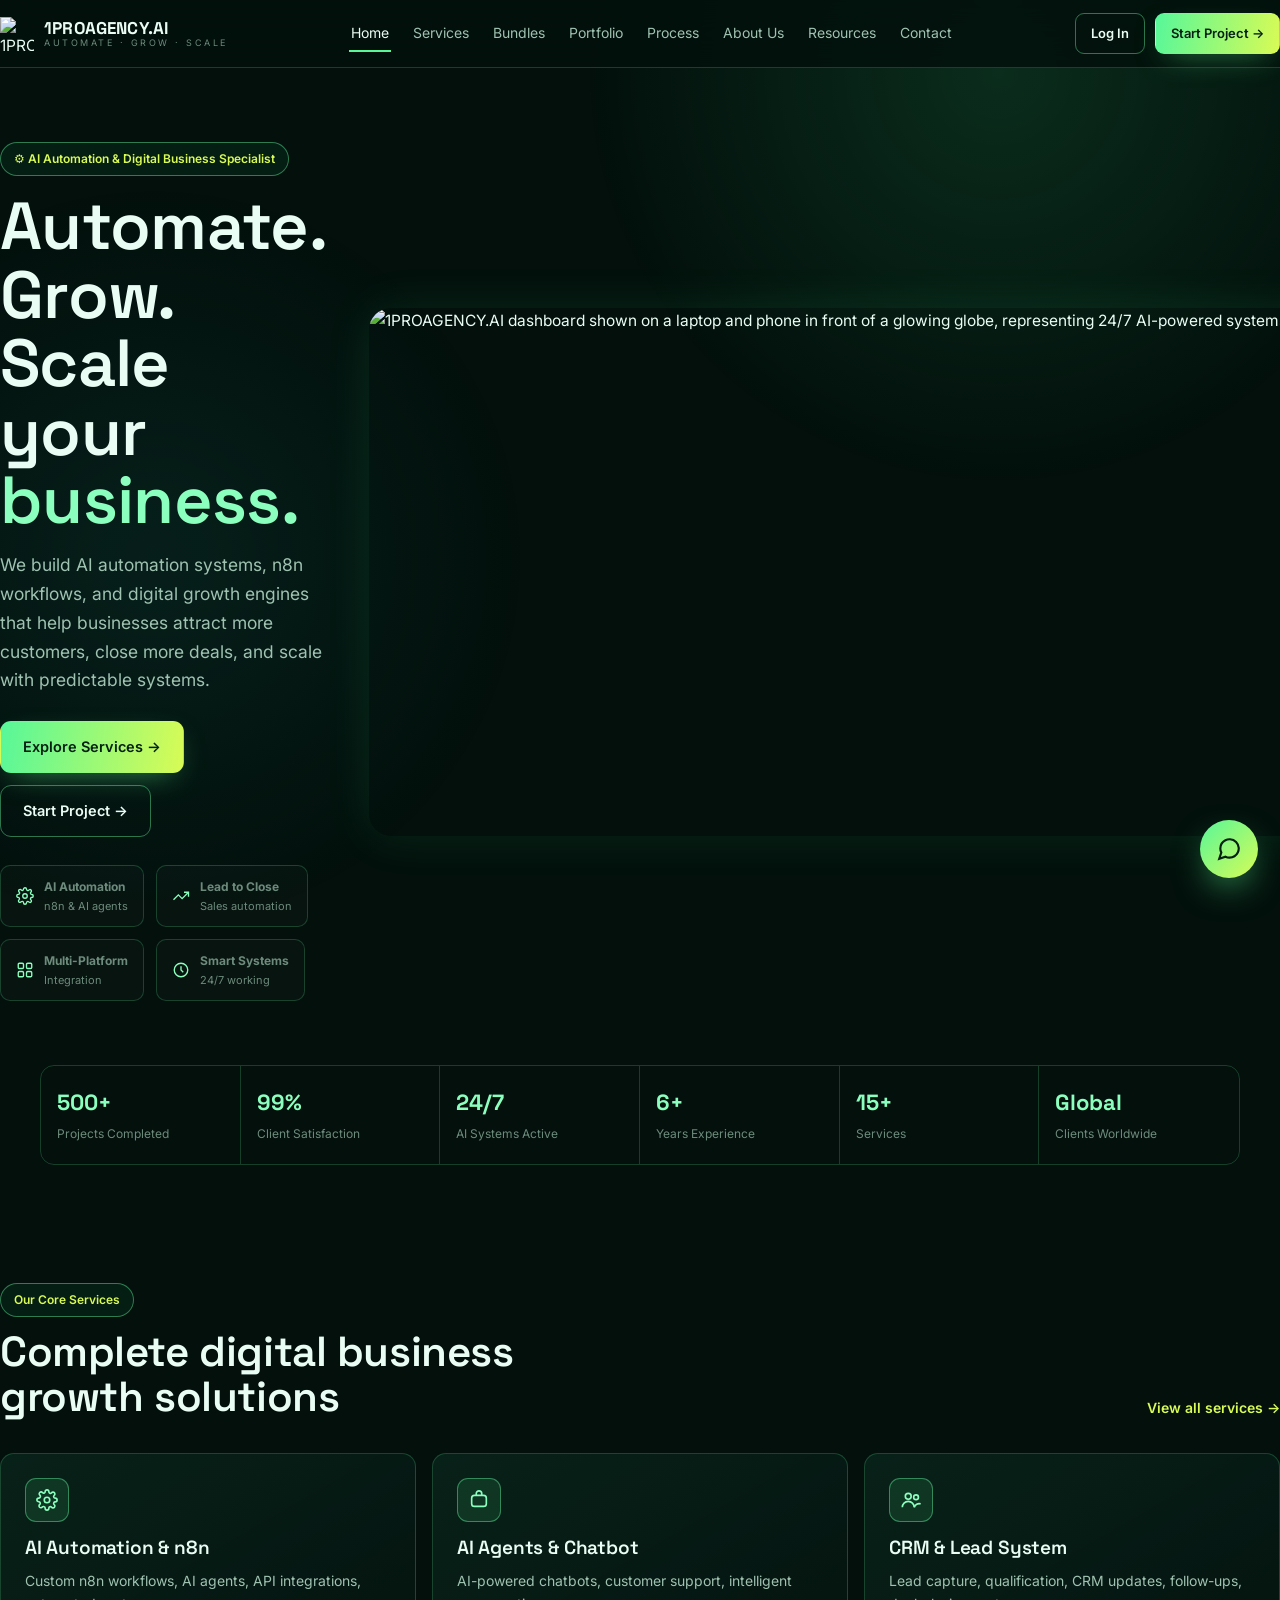
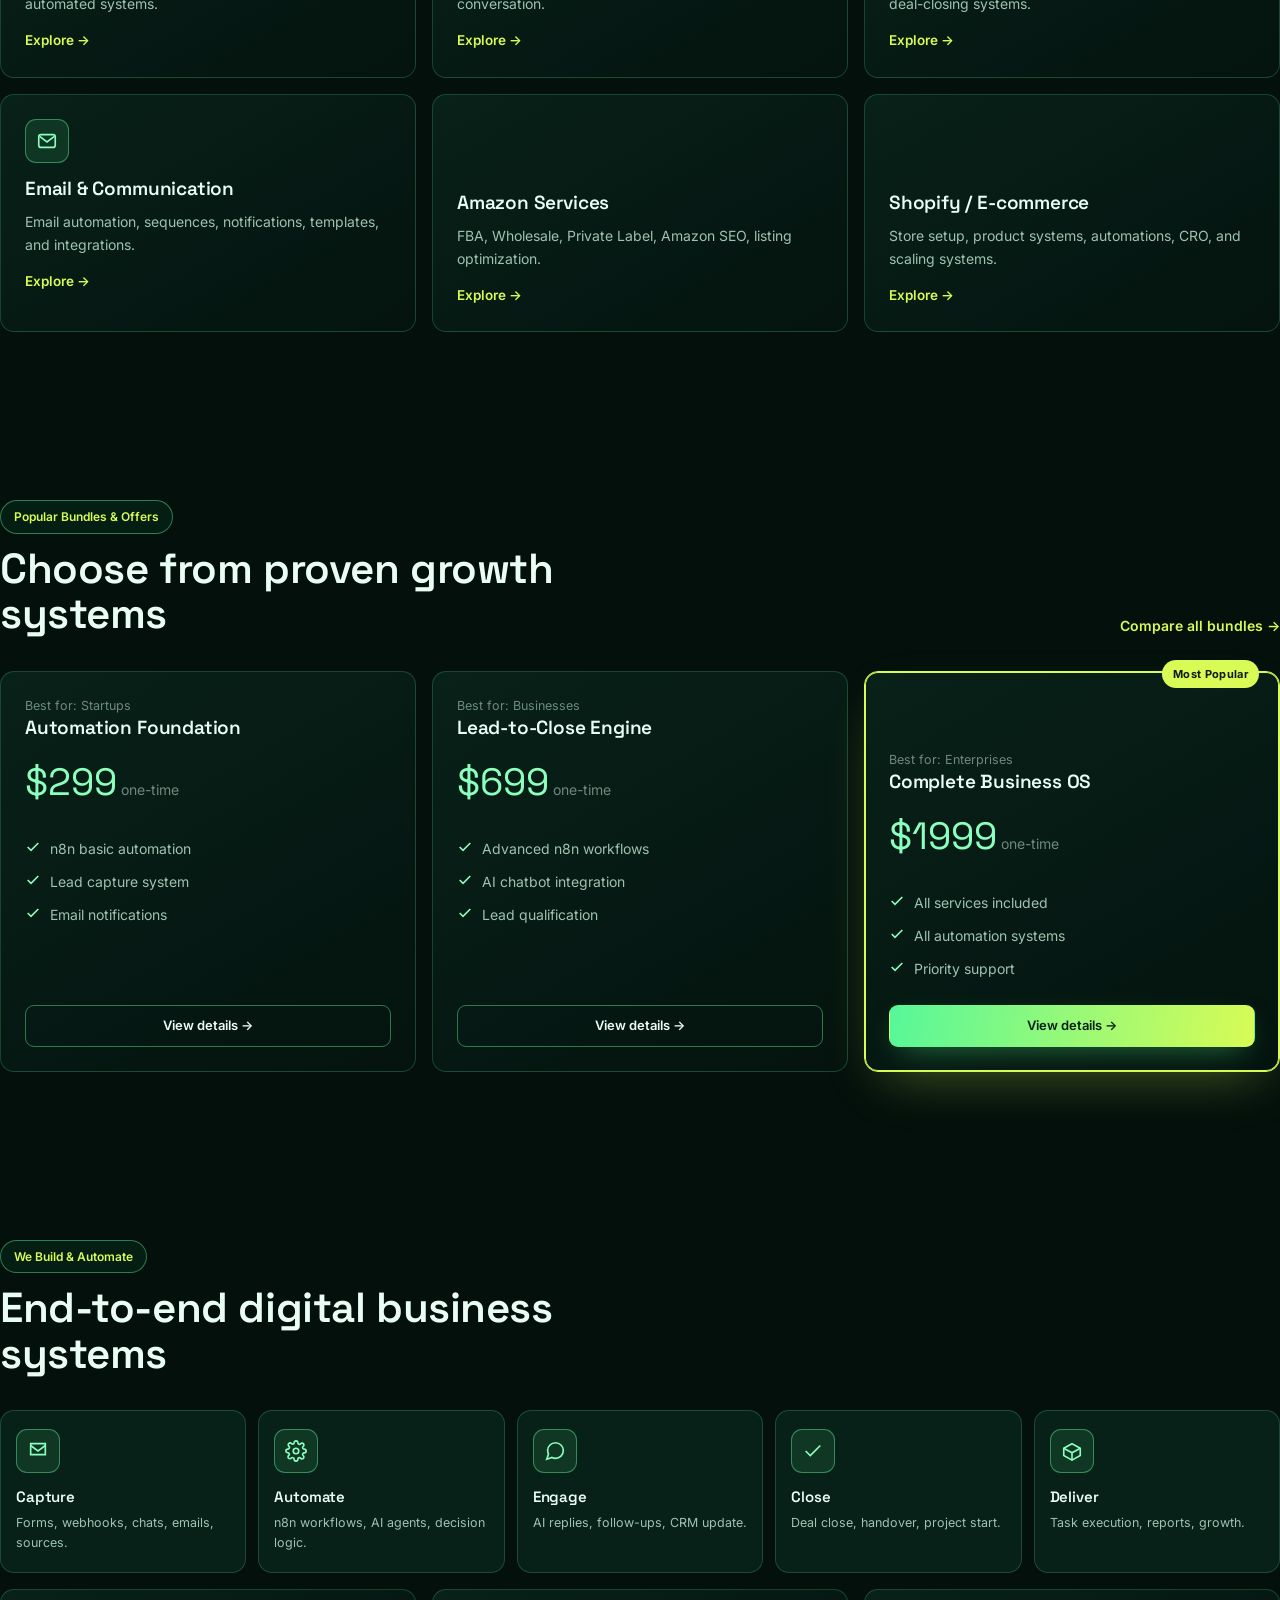
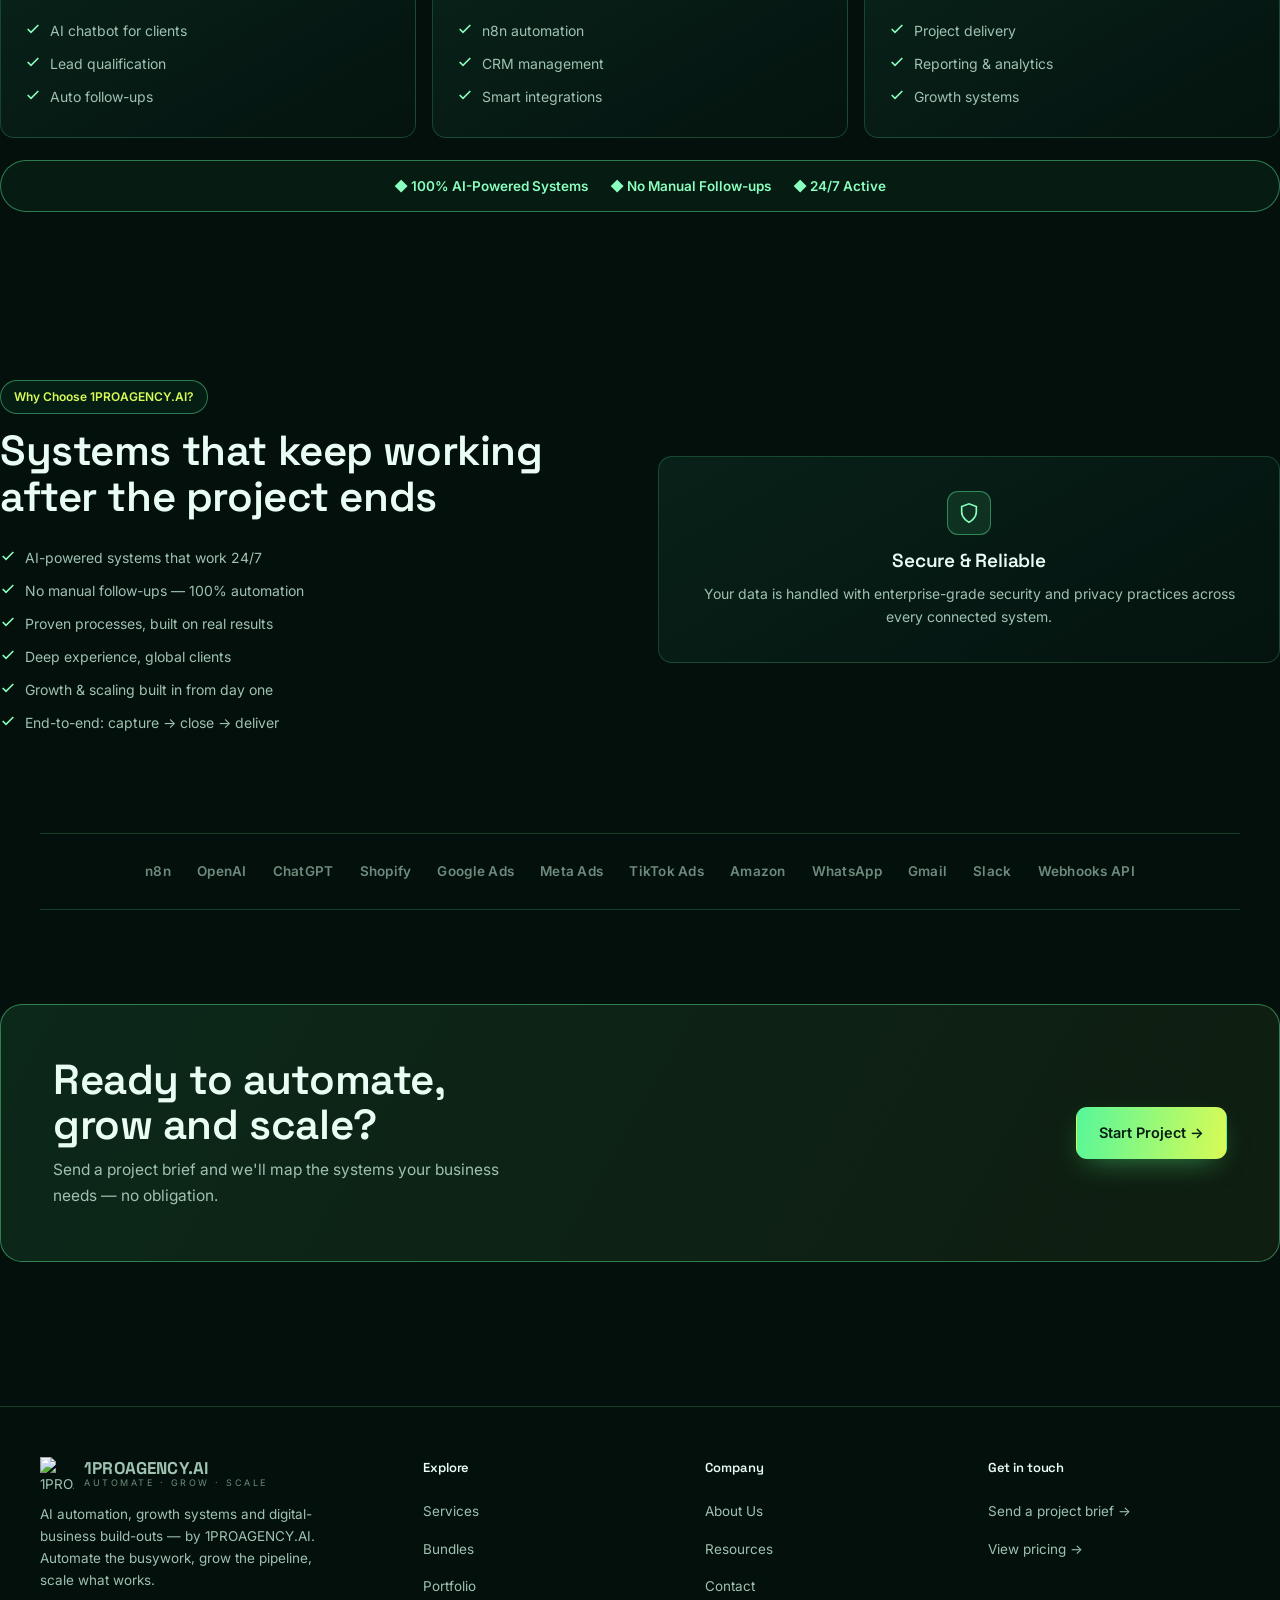
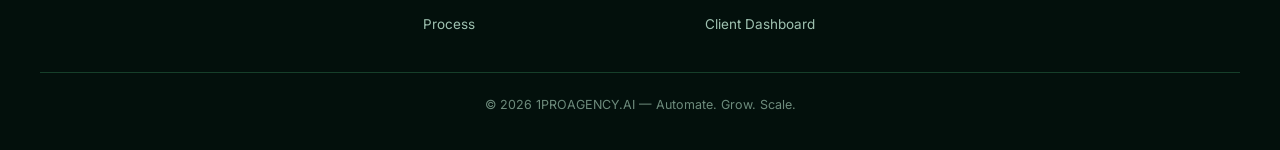
==== index.html @ b990d3d0 "Add files via upload" ====
<!doctype html>
<html lang="en">
<head>
<meta charset="UTF-8">
<meta name="viewport" content="width=device-width, initial-scale=1">
<title>1PROAGENCY.AI — Automate. Grow. Scale Your Business</title>
<meta name="description" content="AI automation, n8n workflows, CRM, Amazon, Shopify, SEO/PPC and creative systems — built end-to-end by 1PROAGENCY.AI.">
<link rel="icon" href="data:image/svg+xml,%3Csvg xmlns='http://www.w3.org/2000/svg' viewBox='0 0 48 48'%3E%3Cpath d='M24 5 L44 41 H4 Z' fill='%2357F79A'/%3E%3C/svg%3E">
<link rel="preconnect" href="https://fonts.googleapis.com">
<link rel="preconnect" href="https://fonts.gstatic.com" crossorigin>
<link href="https://fonts.googleapis.com/css2?family=Space+Grotesk:wght@500;600;700&amp;family=Inter:wght@400;500;600;700&amp;display=swap" rel="stylesheet">
<link rel="stylesheet" href="styles.css">
</head>
<body>
<a class="skip-link" href="#main">Skip to content</a>
<header class="site-header">
  <div class="wrap nav-inner">
    <a class="brand" href="index.html">
      <img class="brand-mark" src="assets/logo-mark.png" alt="1PROAGENCY.AI logo" width="34" height="30">
      <span class="brand-text"><strong>1PROAGENCY.AI</strong><span>AUTOMATE · GROW · SCALE</span></span>
    </a>
    <nav class="nav-links" aria-label="Primary">
      <a href="index.html" data-page="index.html">Home</a>
      <a href="services.html" data-page="services.html">Services</a>
      <a href="bundles.html" data-page="bundles.html">Bundles</a>
      <a href="portfolio.html" data-page="portfolio.html">Portfolio</a>
      <a href="process.html" data-page="process.html">Process</a>
      <a href="about.html" data-page="about.html">About Us</a>
      <a href="resources.html" data-page="resources.html">Resources</a>
      <a href="contact.html" data-page="contact.html">Contact</a>
    </nav>
    <div class="nav-utils">
      <span id="navAuthLoggedOut" class="nav-auth">
        <a class="btn btn-ghost btn-sm" href="#" data-login-btn>Log In</a>
      </span>
      <span id="navAuthLoggedIn" class="nav-auth" hidden>
        <span class="nav-user-chip nav-cta-desktop"><span class="nav-user-dot">●</span><span id="navAuthName">Client</span></span>
        <a class="btn btn-ghost btn-sm" href="dashboard.html">Dashboard</a>
        <a class="btn btn-ghost btn-sm nav-cta-desktop" href="#" data-logout-btn>Log Out</a>
      </span>
      <a class="btn btn-primary btn-sm" href="contact.html">Start Project →</a>
      <button class="nav-toggle" type="button" aria-label="Open menu" aria-expanded="false">
        <svg viewBox="0 0 24 24" fill="none" stroke="currentColor" stroke-width="1.8" width="20" height="20"><path d="M3 6h18M3 12h18M3 18h18"/></svg>
      </button>
    </div>
  </div>
</header>

<main id="main">

  <section class="wrap hero">
    <div class="hero-copy">
      <span class="eyebrow">⚙ AI Automation &amp; Digital Business Specialist</span>
      <h1>Automate. Grow.<br>Scale your <span class="accent">business.</span></h1>
      <p class="lead">We build AI automation systems, n8n workflows, and digital growth engines that help businesses attract more customers, close more deals, and scale with predictable systems.</p>
      <div class="hero-actions">
        <a class="btn btn-primary" href="services.html">Explore Services →</a>
        <a class="btn btn-ghost" href="contact.html">Start Project →</a>
      </div>
      <div class="feature-row">
        <div class="f-item"><svg viewBox="0 0 24 24" fill="none" stroke="currentColor" stroke-width="1.8"><circle cx="12" cy="12" r="3"/><path d="M19.4 15a1.7 1.7 0 0 0 .3 1.9l.1.1a2 2 0 1 1-2.8 2.8l-.1-.1a1.7 1.7 0 0 0-1.9-.3 1.7 1.7 0 0 0-1 1.5V21a2 2 0 1 1-4 0v-.1a1.7 1.7 0 0 0-1.1-1.6 1.7 1.7 0 0 0-1.9.3l-.1.1a2 2 0 1 1-2.8-2.8l.1-.1a1.7 1.7 0 0 0 .3-1.9 1.7 1.7 0 0 0-1.5-1H3a2 2 0 1 1 0-4h.1a1.7 1.7 0 0 0 1.6-1.1 1.7 1.7 0 0 0-.3-1.9l-.1-.1a2 2 0 1 1 2.8-2.8l.1.1a1.7 1.7 0 0 0 1.9.3H9a1.7 1.7 0 0 0 1-1.5V3a2 2 0 1 1 4 0v.1a1.7 1.7 0 0 0 1 1.5 1.7 1.7 0 0 0 1.9-.3l.1-.1a2 2 0 1 1 2.8 2.8l-.1.1a1.7 1.7 0 0 0-.3 1.9V9a1.7 1.7 0 0 0 1.5 1H21a2 2 0 1 1 0 4h-.1a1.7 1.7 0 0 0-1.5 1Z"/></svg>
          <span><strong>AI Automation</strong><span>n8n &amp; AI agents</span></span>
        </div>
        <div class="f-item"><svg viewBox="0 0 24 24" fill="none" stroke="currentColor" stroke-width="1.8"><path d="M22 7 13.5 15.5 8.5 10.5 2 17"/><path d="M16 7h6v6"/></svg>
          <span><strong>Lead to Close</strong><span>Sales automation</span></span>
        </div>
        <div class="f-item"><svg viewBox="0 0 24 24" fill="none" stroke="currentColor" stroke-width="1.8"><rect x="3" y="3" width="7" height="7" rx="1.5"/><rect x="14" y="3" width="7" height="7" rx="1.5"/><rect x="3" y="14" width="7" height="7" rx="1.5"/><rect x="14" y="14" width="7" height="7" rx="1.5"/></svg>
          <span><strong>Multi-Platform</strong><span>Integration</span></span>
        </div>
        <div class="f-item"><svg viewBox="0 0 24 24" fill="none" stroke="currentColor" stroke-width="1.8"><circle cx="12" cy="12" r="9"/><path d="M12 7v5l3 3"/></svg>
          <span><strong>Smart Systems</strong><span>24/7 working</span></span>
        </div>
      </div>
    </div>
    <div class="hero-visual">
      <img src="assets/hero-visual.jpg" alt="1PROAGENCY.AI dashboard shown on a laptop and phone in front of a glowing globe, representing 24/7 AI-powered systems" width="1096" height="528" loading="eager">
    </div>
  </section>

  <div class="wrap">
    <div class="stat-strip">
      <div class="stat"><b>500+</b><span>Projects Completed</span></div>
      <div class="stat"><b>99%</b><span>Client Satisfaction</span></div>
      <div class="stat"><b>24/7</b><span>AI Systems Active</span></div>
      <div class="stat"><b>6+</b><span>Years Experience</span></div>
      <div class="stat"><b>15+</b><span>Services</span></div>
      <div class="stat"><b>Global</b><span>Clients Worldwide</span></div>
    </div>
  </div>

  <section class="wrap section" id="services">
    <div class="section-head">
      <div>
        <span class="eyebrow">Our Core Services</span>
        <h2>Complete digital business growth solutions</h2>
      </div>
      <a class="link" href="services.html">View all services →</a>
    </div>
    <div class="grid-3">
      <article class="card service-card">
        <div class="icon-badge"><svg viewBox="0 0 24 24" fill="none" stroke="currentColor" stroke-width="1.8"><circle cx="12" cy="12" r="3"/><path d="M19.4 15a1.7 1.7 0 0 0 .3 1.9l.1.1a2 2 0 1 1-2.8 2.8l-.1-.1a1.7 1.7 0 0 0-1.9-.3 1.7 1.7 0 0 0-1 1.5V21a2 2 0 1 1-4 0v-.1a1.7 1.7 0 0 0-1.1-1.6 1.7 1.7 0 0 0-1.9.3l-.1.1a2 2 0 1 1-2.8-2.8l.1-.1a1.7 1.7 0 0 0 .3-1.9 1.7 1.7 0 0 0-1.5-1H3a2 2 0 1 1 0-4h.1a1.7 1.7 0 0 0 1.6-1.1 1.7 1.7 0 0 0-.3-1.9l-.1-.1a2 2 0 1 1 2.8-2.8l.1.1a1.7 1.7 0 0 0 1.9.3H9a1.7 1.7 0 0 0 1-1.5V3a2 2 0 1 1 4 0v.1a1.7 1.7 0 0 0 1 1.5 1.7 1.7 0 0 0 1.9-.3l.1-.1a2 2 0 1 1 2.8 2.8l-.1.1a1.7 1.7 0 0 0-.3 1.9V9a1.7 1.7 0 0 0 1.5 1H21a2 2 0 1 1 0 4h-.1a1.7 1.7 0 0 0-1.5 1Z"/></svg></div>
        <h3>AI Automation &amp; n8n</h3>
        <p>Custom n8n workflows, AI agents, API integrations, automated systems.</p>
        <a class="link" href="services.html#ai-automation">Explore →</a>
      </article>
      <article class="card service-card">
        <div class="icon-badge"><svg viewBox="0 0 24 24" fill="none" stroke="currentColor" stroke-width="1.8"><rect x="4" y="7" width="16" height="12" rx="3"/><path d="M9 7V5a3 3 0 0 1 6 0v2"/><path d="M9 13h.01M15 13h.01"/></svg></div>
        <h3>AI Agents &amp; Chatbot</h3>
        <p>AI-powered chatbots, customer support, intelligent conversation.</p>
        <a class="link" href="services.html#ai-agents">Explore →</a>
      </article>
      <article class="card service-card">
        <div class="icon-badge"><svg viewBox="0 0 24 24" fill="none" stroke="currentColor" stroke-width="1.8"><circle cx="9" cy="8" r="3.2"/><path d="M2.5 20a6.5 6.5 0 0 1 13 0"/><circle cx="17.5" cy="9" r="2.6"/><path d="M15.7 20a5.2 5.2 0 0 1 6.8-3.8"/></svg></div>
        <h3>CRM &amp; Lead System</h3>
        <p>Lead capture, qualification, CRM updates, follow-ups, deal-closing systems.</p>
        <a class="link" href="services.html#crm">Explore →</a>
      </article>
      <article class="card service-card">
        <div class="icon-badge"><svg viewBox="0 0 24 24" fill="none" stroke="currentColor" stroke-width="1.8"><rect x="3" y="5" width="18" height="14" rx="2.5"/><path d="m4 7 8 6 8-6"/></svg></div>
        <h3>Email &amp; Communication</h3>
        <p>Email automation, sequences, notifications, templates, and integrations.</p>
        <a class="link" href="services.html#email">Explore →</a>
      </article>
      <article class="card service-card">
        <div class="icon-badge-img"><img src="assets/icon-amazon.png" alt="" loading="lazy"></div>
        <h3>Amazon Services</h3>
        <p>FBA, Wholesale, Private Label, Amazon SEO, listing optimization.</p>
        <a class="link" href="services.html#amazon">Explore →</a>
      </article>
      <article class="card service-card">
        <div class="icon-badge-img"><img src="assets/icon-shopify.png" alt="" loading="lazy"></div>
        <h3>Shopify / E-commerce</h3>
        <p>Store setup, product systems, automations, CRO, and scaling systems.</p>
        <a class="link" href="services.html#shopify">Explore →</a>
      </article>
    </div>
  </section>

  <section class="wrap section" id="bundles">
    <div class="section-head">
      <div>
        <span class="eyebrow">Popular Bundles &amp; Offers</span>
        <h2>Choose from proven growth systems</h2>
      </div>
      <a class="link" href="bundles.html">Compare all bundles →</a>
    </div>
    <div class="grid-3">
      <article class="card bundle-card">
        <span class="bundle-best">Best for: Startups</span>
        <h3>Automation Foundation</h3>
        <div class="bundle-price">$299<span> one-time</span></div>
        <ul class="checklist">
          <li><svg viewBox="0 0 24 24" fill="none" stroke="currentColor" stroke-width="2.4"><path d="M20 6 9 17l-5-5"/></svg>n8n basic automation</li>
          <li><svg viewBox="0 0 24 24" fill="none" stroke="currentColor" stroke-width="2.4"><path d="M20 6 9 17l-5-5"/></svg>Lead capture system</li>
          <li><svg viewBox="0 0 24 24" fill="none" stroke="currentColor" stroke-width="2.4"><path d="M20 6 9 17l-5-5"/></svg>Email notifications</li>
        </ul>
        <a class="btn btn-ghost btn-sm btn-block" href="bundles.html#automation-foundation">View details →</a>
      </article>
      <article class="card bundle-card">
        <span class="bundle-best">Best for: Businesses</span>
        <h3>Lead-to-Close Engine</h3>
        <div class="bundle-price">$699<span> one-time</span></div>
        <ul class="checklist">
          <li><svg viewBox="0 0 24 24" fill="none" stroke="currentColor" stroke-width="2.4"><path d="M20 6 9 17l-5-5"/></svg>Advanced n8n workflows</li>
          <li><svg viewBox="0 0 24 24" fill="none" stroke="currentColor" stroke-width="2.4"><path d="M20 6 9 17l-5-5"/></svg>AI chatbot integration</li>
          <li><svg viewBox="0 0 24 24" fill="none" stroke="currentColor" stroke-width="2.4"><path d="M20 6 9 17l-5-5"/></svg>Lead qualification</li>
        </ul>
        <a class="btn btn-ghost btn-sm btn-block" href="bundles.html#lead-to-close-engine">View details →</a>
      </article>
      <article class="card bundle-card featured">
        <span class="bundle-tag">Most Popular</span>
        <div class="icon-badge-img icon-badge-img-sm"><img src="assets/logo-mark.png" alt="" loading="lazy"></div>
        <span class="bundle-best">Best for: Enterprises</span>
        <h3>Complete Business OS</h3>
        <div class="bundle-price">$1999<span> one-time</span></div>
        <ul class="checklist">
          <li><svg viewBox="0 0 24 24" fill="none" stroke="currentColor" stroke-width="2.4"><path d="M20 6 9 17l-5-5"/></svg>All services included</li>
          <li><svg viewBox="0 0 24 24" fill="none" stroke="currentColor" stroke-width="2.4"><path d="M20 6 9 17l-5-5"/></svg>All automation systems</li>
          <li><svg viewBox="0 0 24 24" fill="none" stroke="currentColor" stroke-width="2.4"><path d="M20 6 9 17l-5-5"/></svg>Priority support</li>
        </ul>
        <a class="btn btn-primary btn-sm btn-block" href="bundles.html#complete-business-os">View details →</a>
      </article>
    </div>
  </section>

  <section class="wrap section" id="systems">
    <div class="section-head">
      <div>
        <span class="eyebrow">We Build &amp; Automate</span>
        <h2>End-to-end digital business systems</h2>
      </div>
    </div>
    <div class="process-row cols-5">
      <div class="process-step">
        <div class="icon-badge"><svg viewBox="0 0 24 24" fill="none" stroke="currentColor" stroke-width="1.8"><path d="M4 4h16v12H4z"/><path d="m4 6 8 6 8-6"/></svg></div>
        <h3>Capture</h3>
        <p>Forms, webhooks, chats, emails, sources.</p>
      </div>
      <div class="process-step">
        <div class="icon-badge"><svg viewBox="0 0 24 24" fill="none" stroke="currentColor" stroke-width="1.8"><circle cx="12" cy="12" r="3"/><path d="M19.4 15a1.7 1.7 0 0 0 .3 1.9l.1.1a2 2 0 1 1-2.8 2.8l-.1-.1a1.7 1.7 0 0 0-1.9-.3 1.7 1.7 0 0 0-1 1.5V21a2 2 0 1 1-4 0v-.1a1.7 1.7 0 0 0-1.1-1.6 1.7 1.7 0 0 0-1.9.3l-.1.1a2 2 0 1 1-2.8-2.8l.1-.1a1.7 1.7 0 0 0 .3-1.9 1.7 1.7 0 0 0-1.5-1H3a2 2 0 1 1 0-4h.1a1.7 1.7 0 0 0 1.6-1.1 1.7 1.7 0 0 0-.3-1.9l-.1-.1a2 2 0 1 1 2.8-2.8l.1.1a1.7 1.7 0 0 0 1.9.3H9a1.7 1.7 0 0 0 1-1.5V3a2 2 0 1 1 4 0v.1a1.7 1.7 0 0 0 1 1.5 1.7 1.7 0 0 0 1.9-.3l.1-.1a2 2 0 1 1 2.8 2.8l-.1.1a1.7 1.7 0 0 0-.3 1.9V9a1.7 1.7 0 0 0 1.5 1H21a2 2 0 1 1 0 4h-.1a1.7 1.7 0 0 0-1.5 1Z"/></svg></div>
        <h3>Automate</h3>
        <p>n8n workflows, AI agents, decision logic.</p>
      </div>
      <div class="process-step">
        <div class="icon-badge"><svg viewBox="0 0 24 24" fill="none" stroke="currentColor" stroke-width="1.8"><path d="M21 11.5a8.4 8.4 0 0 1-8.5 8.5 8.4 8.4 0 0 1-3.8-.9L3 21l1.9-5.7A8.4 8.4 0 0 1 4 11.5 8.5 8.5 0 0 1 12.5 3 8.5 8.5 0 0 1 21 11.5Z"/></svg></div>
        <h3>Engage</h3>
        <p>AI replies, follow-ups, CRM update.</p>
      </div>
      <div class="process-step">
        <div class="icon-badge"><svg viewBox="0 0 24 24" fill="none" stroke="currentColor" stroke-width="1.8"><path d="M20 6 9 17l-5-5"/></svg></div>
        <h3>Close</h3>
        <p>Deal close, handover, project start.</p>
      </div>
      <div class="process-step">
        <div class="icon-badge"><svg viewBox="0 0 24 24" fill="none" stroke="currentColor" stroke-width="1.8"><path d="M3 17V9l9-5 9 5v8l-9 5-9-5Z"/><path d="M3 9l9 5 9-5"/><path d="M12 22v-8"/></svg></div>
        <h3>Deliver</h3>
        <p>Task execution, reports, growth.</p>
      </div>
    </div>
    <div class="grid-3" style="margin-top:16px">
      <div class="card">
        <ul class="checklist">
          <li><svg viewBox="0 0 24 24" fill="none" stroke="currentColor" stroke-width="2.4"><path d="M20 6 9 17l-5-5"/></svg>AI chatbot for clients</li>
          <li><svg viewBox="0 0 24 24" fill="none" stroke="currentColor" stroke-width="2.4"><path d="M20 6 9 17l-5-5"/></svg>Lead qualification</li>
          <li><svg viewBox="0 0 24 24" fill="none" stroke="currentColor" stroke-width="2.4"><path d="M20 6 9 17l-5-5"/></svg>Auto follow-ups</li>
        </ul>
      </div>
      <div class="card">
        <ul class="checklist">
          <li><svg viewBox="0 0 24 24" fill="none" stroke="currentColor" stroke-width="2.4"><path d="M20 6 9 17l-5-5"/></svg>n8n automation</li>
          <li><svg viewBox="0 0 24 24" fill="none" stroke="currentColor" stroke-width="2.4"><path d="M20 6 9 17l-5-5"/></svg>CRM management</li>
          <li><svg viewBox="0 0 24 24" fill="none" stroke="currentColor" stroke-width="2.4"><path d="M20 6 9 17l-5-5"/></svg>Smart integrations</li>
        </ul>
      </div>
      <div class="card">
        <ul class="checklist">
          <li><svg viewBox="0 0 24 24" fill="none" stroke="currentColor" stroke-width="2.4"><path d="M20 6 9 17l-5-5"/></svg>Project delivery</li>
          <li><svg viewBox="0 0 24 24" fill="none" stroke="currentColor" stroke-width="2.4"><path d="M20 6 9 17l-5-5"/></svg>Reporting &amp; analytics</li>
          <li><svg viewBox="0 0 24 24" fill="none" stroke="currentColor" stroke-width="2.4"><path d="M20 6 9 17l-5-5"/></svg>Growth systems</li>
        </ul>
      </div>
    </div>
    <div class="highlight-strip">
      <span>◆ 100% AI-Powered Systems</span><span>◆ No Manual Follow-ups</span><span>◆ 24/7 Active</span>
    </div>
  </section>

  <section class="wrap section">
    <div class="grid-2" style="align-items:center;gap:36px">
      <div>
        <span class="eyebrow">Why Choose 1PROAGENCY.AI?</span>
        <h2 style="margin-top:14px">Systems that keep working after the project ends</h2>
        <ul class="checklist" style="margin-top:22px;font-size:15px">
          <li><svg viewBox="0 0 24 24" fill="none" stroke="currentColor" stroke-width="2.4"><path d="M20 6 9 17l-5-5"/></svg>AI-powered systems that work 24/7</li>
          <li><svg viewBox="0 0 24 24" fill="none" stroke="currentColor" stroke-width="2.4"><path d="M20 6 9 17l-5-5"/></svg>No manual follow-ups — 100% automation</li>
          <li><svg viewBox="0 0 24 24" fill="none" stroke="currentColor" stroke-width="2.4"><path d="M20 6 9 17l-5-5"/></svg>Proven processes, built on real results</li>
          <li><svg viewBox="0 0 24 24" fill="none" stroke="currentColor" stroke-width="2.4"><path d="M20 6 9 17l-5-5"/></svg>Deep experience, global clients</li>
          <li><svg viewBox="0 0 24 24" fill="none" stroke="currentColor" stroke-width="2.4"><path d="M20 6 9 17l-5-5"/></svg>Growth &amp; scaling built in from day one</li>
          <li><svg viewBox="0 0 24 24" fill="none" stroke="currentColor" stroke-width="2.4"><path d="M20 6 9 17l-5-5"/></svg>End-to-end: capture → close → deliver</li>
        </ul>
      </div>
      <div class="card" style="text-align:center;padding:34px">
        <div class="icon-badge" style="margin:0 auto 14px"><svg viewBox="0 0 24 24" fill="none" stroke="currentColor" stroke-width="1.8"><path d="M12 22s8-4 8-11V5l-8-3-8 3v6c0 7 8 11 8 11Z"/></svg></div>
        <h3>Secure &amp; Reliable</h3>
        <p style="color:var(--text-muted);margin-top:8px;font-size:14px">Your data is handled with enterprise-grade security and privacy practices across every connected system.</p>
      </div>
    </div>
  </section>

  <section class="wrap">
    <div class="logo-row">
      <span>n8n</span><span>OpenAI</span><span>ChatGPT</span><span>Shopify</span><span>Google Ads</span>
      <span>Meta Ads</span><span>TikTok Ads</span><span>Amazon</span><span>WhatsApp</span><span>Gmail</span>
      <span>Slack</span><span>Webhooks API</span>
    </div>
  </section>

  <section class="wrap section">
    <div class="cta-band">
      <div>
        <h2>Ready to automate, grow and scale?</h2>
        <p>Send a project brief and we'll map the systems your business needs — no obligation.</p>
      </div>
      <a class="btn btn-primary" href="contact.html">Start Project →</a>
    </div>
  </section>

</main>

<footer class="site-footer">
  <div class="wrap">
    <div class="footer-grid">
      <div class="footer-brand">
        <a class="brand" href="index.html">
          <img class="brand-mark" src="assets/logo-mark.png" alt="1PROAGENCY.AI logo" width="34" height="30">
          <span class="brand-text"><strong>1PROAGENCY.AI</strong><span>AUTOMATE · GROW · SCALE</span></span>
        </a>
        <p>AI automation, growth systems and digital-business build-outs — by 1PROAGENCY.AI. Automate the busywork, grow the pipeline, scale what works.</p>
      </div>
      <div>
        <h4>Explore</h4>
        <ul>
          <li><a href="services.html">Services</a></li>
          <li><a href="bundles.html">Bundles</a></li>
          <li><a href="portfolio.html">Portfolio</a></li>
          <li><a href="process.html">Process</a></li>
        </ul>
      </div>
      <div>
        <h4>Company</h4>
        <ul>
          <li><a href="about.html">About Us</a></li>
          <li><a href="resources.html">Resources</a></li>
          <li><a href="contact.html">Contact</a></li>
          <li><a href="dashboard.html">Client Dashboard</a></li>
        </ul>
      </div>
      <div>
        <h4>Get in touch</h4>
        <ul>
          <li><a href="contact.html">Send a project brief →</a></li>
          <li><a href="bundles.html">View pricing →</a></li>
        </ul>
      </div>
    </div>
    <div class="footer-bottom footer-bottom-center">
      <span>© <span data-year></span> 1PROAGENCY.AI — Automate. Grow. Scale.</span>
    </div>
  </div>
</footer>

<button class="chat-launcher" type="button" aria-label="Open chat with 1PROAGENCY AI Consultant" aria-haspopup="dialog">
  <svg viewBox="0 0 24 24" fill="none" stroke="currentColor" stroke-width="2"><path d="M21 11.5a8.38 8.38 0 0 1-.9 3.8 8.5 8.5 0 0 1-7.6 4.7 8.38 8.38 0 0 1-3.8-.9L3 21l1.9-5.7a8.38 8.38 0 0 1-.9-3.8 8.5 8.5 0 0 1 4.7-7.6 8.38 8.38 0 0 1 3.8-.9h.5a8.48 8.48 0 0 1 8 8v.5z"/></svg>
</button>
<div class="chat-panel" role="dialog" aria-label="1PROAGENCY AI Consultant chat">
  <div class="chat-head">
    <div class="chat-avatar" aria-hidden="true"></div>
    <div>
      <strong>1PROAGENCY AI Consultant</strong>
      <span>● Online</span>
    </div>
    <button class="chat-close" type="button" aria-label="Close chat">✕</button>
  </div>
  <div class="chat-messages">
    <div class="msg bot">Hi! I'm your AI Business Consultant. I can help with services, bundles, pricing, process, or starting a project. How can I help today?</div>
  </div>
  <div class="chat-quick">
    <button type="button">Tell me about your services</button>
    <button type="button">Which bundle is best for me?</button>
    <button type="button">How does your automation work?</button>
    <button type="button">I want to start a project</button>
  </div>
  <div class="chat-input-row">
    <input type="text" placeholder="Type your message…" aria-label="Type your message">
    <button type="button" aria-label="Send message">
      <svg viewBox="0 0 24 24" fill="none" stroke="currentColor" stroke-width="2" width="16" height="16"><path d="M22 2 11 13M22 2 15 22l-4-9-9-4 20-7Z"/></svg>
    </button>
  </div>
</div>

<script src="script.js"></script>
<script src="auth.js"></script>
</body>
</html>
---- styles.css ----
/* =========================================================
   1PROAGENCY.AI — shared design system
   Palette: near-black base, mint/lime accent, glass cards.
   ========================================================= */

:root{
  --bg:#03100c;
  --bg-soft:#071b14;
  --surface:rgba(10,38,29,.78);
  --surface-2:rgba(5,20,15,.86);
  --border:rgba(103,255,166,.20);
  --border-strong:rgba(103,255,166,.42);
  --mint:#57f79a;
  --mint-bright:#8bffbe;
  --lime:#d8fb55;
  --cyan:#49d7e6;
  --text:#eafdf4;
  --text-muted:#9fc2b1;
  --text-dim:#6d8b7c;
  --danger:#ff8a80;
  --radius-s:8px;
  --radius-m:14px;
  --radius-l:22px;
  --shadow-glow:0 0 46px rgba(70,255,150,.10);
  --max:1320px;
  --font-display:"Space Grotesk",Inter,system-ui,-apple-system,"Segoe UI",sans-serif;
  --font-body:"Inter",system-ui,-apple-system,"Segoe UI",sans-serif;
}

*,*::before,*::after{box-sizing:border-box}
[hidden]{display:none!important}
html{scroll-behavior:smooth}
@media (prefers-reduced-motion:reduce){
  html{scroll-behavior:auto}
  *,*::before,*::after{animation-duration:.001ms!important;animation-iteration-count:1!important;transition-duration:.001ms!important;scroll-behavior:auto!important}
}

body{
  margin:0;
  background:var(--bg);
  color:var(--text);
  font-family:var(--font-body);
  font-size:15.5px;
  line-height:1.65;
  -webkit-font-smoothing:antialiased;
  transition:background .25s ease,color .25s ease;
}

body::before{
  content:"";
  position:fixed;
  inset:0;
  pointer-events:none;
  z-index:-1;
  background:
    radial-gradient(circle at 78% 8%,rgba(70,255,150,.12),transparent 32%),
    radial-gradient(circle at 12% 62%,rgba(60,230,220,.07),transparent 30%);
}

h1,h2,h3,h4{font-family:var(--font-display);font-weight:600;letter-spacing:-.01em;margin:0}
h1{font-size:clamp(38px,5.2vw,68px);line-height:1.03}
h2{font-size:clamp(28px,3.4vw,42px);line-height:1.08}
h3{font-size:19px;line-height:1.3}
p{margin:0}
a{color:inherit}
img{max-width:100%;display:block}
button{font-family:inherit}
ul{margin:0;padding:0;list-style:none}

.wrap{max-width:var(--max);margin:0 auto;padding:0 clamp(18px,4vw,40px)}
:focus-visible{outline:2px solid var(--mint-bright);outline-offset:3px;border-radius:4px}
.skip-link{position:absolute;left:-999px;top:auto;background:var(--mint);color:#04140d;padding:10px 16px;border-radius:8px;z-index:200;font-weight:600}
.skip-link:focus{left:16px;top:16px}

/* ---------- eyebrow / badges / chips ---------- */
.eyebrow{
  display:inline-flex;align-items:center;gap:7px;
  color:var(--lime);border:1px solid var(--border-strong);
  padding:6px 13px;border-radius:30px;font-size:12px;font-weight:600;
  background:rgba(60,255,140,.06);
}
.chip-row{display:flex;flex-wrap:wrap;gap:9px}
.chip{
  padding:8px 12px;border:1px solid var(--border);border-radius:9px;
  color:var(--text-muted);font-size:13px;background:rgba(255,255,255,.02);
}

/* ---------- buttons ---------- */
.btn{
  display:inline-flex;align-items:center;justify-content:center;gap:8px;
  padding:13px 22px;border-radius:11px;font-weight:600;font-size:14.5px;
  text-decoration:none;border:1px solid transparent;cursor:pointer;
  transition:transform .15s ease,box-shadow .15s ease,background .2s ease,border-color .2s ease;
  white-space:nowrap;
}
.btn:hover{transform:translateY(-1px)}
.btn-primary{background:linear-gradient(100deg,var(--mint),var(--lime));color:#052013;box-shadow:0 10px 30px -12px rgba(90,255,140,.55)}
.btn-primary:hover{box-shadow:0 14px 34px -10px rgba(90,255,140,.65)}
.btn-ghost{background:transparent;border-color:var(--border-strong);color:var(--text)}
.btn-ghost:hover{border-color:var(--mint);background:rgba(90,255,150,.06)}
.btn-sm{padding:9px 15px;font-size:13px;border-radius:9px}
.btn-block{width:100%}

/* ---------- header / nav ---------- */
.site-header{
  position:sticky;top:0;z-index:60;
  background:color-mix(in srgb, var(--bg) 88%, transparent);
  backdrop-filter:blur(16px);
  border-bottom:1px solid var(--border);
}
.nav-inner{display:flex;align-items:center;gap:22px;padding:13px 0}
.brand{display:flex;align-items:center;gap:10px;text-decoration:none;color:var(--text)}
.brand-mark{width:34px;height:34px;flex:none}
.brand-text{display:flex;flex-direction:column;line-height:1.15}
.brand-text strong{font-family:var(--font-display);font-size:17px;letter-spacing:.01em}
.brand-text span{font-size:9px;letter-spacing:2.5px;color:var(--text-dim)}
.nav-links{display:flex;align-items:center;gap:20px;margin:0 auto;flex-wrap:nowrap}
.nav-links a{font-size:14px;color:var(--text-muted);text-decoration:none;padding:6px 2px;border-bottom:2px solid transparent}
.nav-links a:hover{color:var(--text)}
.nav-links a[aria-current="page"]{color:var(--text);border-bottom-color:var(--mint)}
.nav-utils{display:flex;align-items:center;gap:10px}
.icon-btn{
  width:37px;height:37px;border-radius:9px;border:1px solid var(--border);
  background:rgba(255,255,255,.02);color:var(--text-muted);cursor:pointer;
  display:flex;align-items:center;justify-content:center;transition:.2s ease;
}
.icon-btn:hover{border-color:var(--mint);color:var(--mint-bright)}
.icon-btn svg{width:17px;height:17px}
.nav-toggle{display:none;background:none;border:1px solid var(--border);border-radius:9px;width:40px;height:40px;color:var(--text);cursor:pointer}

@media (max-width:940px){
  .nav-links{
    position:fixed;inset:60px 14px auto 14px;flex-direction:column;align-items:stretch;
    background:var(--surface-2);border:1px solid var(--border);border-radius:var(--radius-m);
    padding:14px;gap:2px;transform:translateY(-12px);opacity:0;pointer-events:none;
    transition:transform .2s ease,opacity .2s ease;box-shadow:0 20px 50px rgba(0,0,0,.4);
  }
  .nav-links.open{transform:translateY(0);opacity:1;pointer-events:auto}
  .nav-links a{padding:11px 10px;border-radius:8px;border-bottom:none}
  .nav-links a[aria-current="page"]{background:rgba(90,255,150,.09);border-bottom:none}
  .nav-toggle{display:flex;align-items:center;justify-content:center}
  .nav-cta-desktop{display:none}
}

/* ---------- hero ---------- */
.hero{
  display:grid;grid-template-columns:1.05fr 1fr;gap:44px;align-items:center;
  padding:clamp(38px,6vw,74px) 0 30px;
}
.hero-copy p.lead{font-size:17.5px;color:var(--text-muted);max-width:520px;margin-top:16px}
.hero h1{margin-top:16px}
.hero h1 .accent{color:var(--mint-bright)}
.hero-actions{display:flex;flex-wrap:wrap;gap:12px;margin-top:26px}
.hero-chips{margin-top:26px}
.hero-visual{position:relative}
.hero-visual img{border-radius:var(--radius-l);box-shadow:var(--shadow-glow)}
.hero-badge-float{
  position:absolute;right:-6px;top:-16px;background:var(--surface-2);
  border:1px solid var(--border-strong);border-radius:var(--radius-m);
  padding:14px 16px;max-width:230px;box-shadow:0 20px 40px rgba(0,0,0,.35);
}
.hero-badge-float strong{display:block;color:var(--mint-bright);font-size:13px}
.hero-badge-float span{font-size:12px;color:var(--text-dim)}

.feature-row{display:flex;flex-wrap:wrap;gap:12px;margin-top:28px}
.feature-row .f-item{display:flex;align-items:center;gap:10px;border:1px solid var(--border);border-radius:10px;padding:11px 15px;background:rgba(255,255,255,.02)}
.feature-row .f-item svg{width:18px;height:18px;color:var(--mint-bright);flex:none}
.feature-row .f-item strong{display:block;font-size:12px}
.feature-row .f-item span{display:block;font-size:11px;color:var(--text-dim)}

@keyframes heroIn{from{opacity:0;transform:translateY(14px)}to{opacity:1;transform:translateY(0)}}
.hero-copy,.hero-visual{animation:heroIn .7s ease both}
.hero-visual{animation-delay:.12s}

.stat-strip{
  display:flex;flex-wrap:wrap;gap:0;border:1px solid var(--border);border-radius:var(--radius-m);
  overflow:hidden;margin:34px 0;
}
.stat-strip .stat{flex:1 1 140px;padding:18px 16px;border-right:1px solid var(--border);text-align:left}
.stat-strip .stat:last-child{border-right:none}
.stat b{display:block;font-family:var(--font-display);font-size:22px;color:var(--mint-bright)}
.stat span{font-size:12px;color:var(--text-dim)}

/* ---------- generic section / page-hero ---------- */
.section{padding:clamp(46px,7vw,84px) 0}
.section-head{display:flex;justify-content:space-between;align-items:flex-end;gap:20px;margin-bottom:34px;flex-wrap:wrap}
.section-head h2{margin-top:12px;max-width:640px}
.section-head p{color:var(--text-muted);margin-top:12px;max-width:560px}
.section-head .link{color:var(--lime);text-decoration:none;font-size:14px;font-weight:600;white-space:nowrap}
.page-hero{padding:clamp(50px,8vw,88px) 0 30px}
.page-hero h1{margin-top:14px;max-width:780px}
.page-hero p.lead{color:var(--text-muted);font-size:17px;max-width:620px;margin-top:16px}

/* ---------- cards ---------- */
.card{
  background:linear-gradient(150deg,var(--surface),var(--surface-2));
  border:1px solid var(--border);border-radius:var(--radius-m);padding:24px;
  transition:border-color .2s ease,transform .2s ease;
}
.card:hover{border-color:var(--border-strong)}
.grid-3{display:grid;grid-template-columns:repeat(3,1fr);gap:16px}
.grid-2{display:grid;grid-template-columns:1fr 1fr;gap:16px}
.grid-4{display:grid;grid-template-columns:repeat(4,1fr);gap:14px}

.icon-badge{
  width:44px;height:44px;border-radius:11px;display:flex;align-items:center;justify-content:center;
  background:rgba(90,255,150,.1);border:1px solid var(--border-strong);color:var(--mint-bright);margin-bottom:14px;
}
.icon-badge svg{width:22px;height:22px}
.service-card h3{margin-top:2px}
.service-card p{color:var(--text-muted);margin-top:8px;font-size:14px}
.service-card .link{display:inline-flex;align-items:center;gap:6px;margin-top:14px;color:var(--lime);text-decoration:none;font-size:13.5px;font-weight:600}

.checklist li{display:flex;gap:9px;align-items:flex-start;font-size:14px;color:var(--text-muted);padding:5px 0}
.checklist li svg{flex:none;width:16px;height:16px;color:var(--mint-bright);margin-top:2px}

/* ---------- bundles / pricing ---------- */
.bundle-card{position:relative;display:flex;flex-direction:column}
.bundle-card.featured{border-color:var(--lime);box-shadow:0 0 0 1px var(--lime) inset,0 20px 50px -20px rgba(216,251,85,.35)}
.bundle-tag{position:absolute;top:-12px;right:20px;background:var(--lime);color:#101a06;font-size:11px;font-weight:700;padding:5px 11px;border-radius:20px;letter-spacing:.03em}
.bundle-best{color:var(--text-dim);font-size:12.5px}
.bundle-price{font-family:var(--font-display);font-size:38px;color:var(--mint-bright);margin:10px 0 2px}
.bundle-price span{font-size:14px;color:var(--text-dim);font-family:var(--font-body)}
.bundle-card .checklist{margin:16px 0 20px;flex:1}
.compare-note{color:var(--text-dim);font-size:13px;text-align:center;margin-top:22px}

/* ---------- process ---------- */
.process-row{display:grid;grid-template-columns:repeat(6,1fr);gap:12px}
.process-row.cols-5{grid-template-columns:repeat(5,1fr)}
.highlight-strip{display:flex;flex-wrap:wrap;justify-content:center;gap:10px 22px;text-align:center;color:var(--mint-bright);font-size:13.5px;font-weight:600;border:1px solid var(--border-strong);border-radius:30px;padding:14px 20px;margin-top:22px;background:rgba(90,255,150,.05)}
.process-step{background:var(--surface);border:1px solid var(--border);border-radius:var(--radius-m);padding:18px 15px}
.process-step .num{font-family:var(--font-display);color:var(--lime);font-size:13px}
.process-step h3{font-size:15px;margin-top:6px}
.process-step p{font-size:12.5px;color:var(--text-muted);margin-top:6px}
.timeline{display:flex;flex-direction:column;gap:0}
.timeline-item{display:grid;grid-template-columns:52px 1fr;gap:18px;padding:20px 0;border-bottom:1px solid var(--border)}
.timeline-item:last-child{border-bottom:none}
.timeline-num{width:40px;height:40px;border-radius:50%;border:1px solid var(--border-strong);display:flex;align-items:center;justify-content:center;font-family:var(--font-display);color:var(--mint-bright)}
.timeline-item h3{margin-bottom:5px}
.timeline-item p{color:var(--text-muted);font-size:14px}

/* ---------- portfolio ---------- */
.portfolio-card .tag{display:inline-block;font-size:11.5px;color:var(--cyan);border:1px solid rgba(73,215,230,.4);padding:4px 10px;border-radius:20px;margin-bottom:12px}
.portfolio-card p{color:var(--text-muted);font-size:14px;margin-top:8px}
.tool-row{display:flex;flex-wrap:wrap;gap:6px;margin-top:14px}
.tool-row span{font-size:11.5px;color:var(--text-dim);border:1px solid var(--border);padding:4px 8px;border-radius:6px}

/* ---------- resources ---------- */
.resource-card .rtag{font-size:11.5px;color:var(--lime);letter-spacing:.03em}
.resource-card p{color:var(--text-muted);font-size:14px;margin-top:10px}

/* ---------- cta band ---------- */
.cta-band{
  background:linear-gradient(120deg,rgba(90,255,150,.10),rgba(216,251,85,.06));
  border:1px solid var(--border-strong);border-radius:var(--radius-l);
  padding:clamp(30px,5vw,52px);display:flex;justify-content:space-between;align-items:center;gap:24px;flex-wrap:wrap;
}
.cta-band h2{max-width:480px}
.cta-band p{color:var(--text-muted);margin-top:10px;max-width:460px}

/* ---------- logos ---------- */
.logo-row{display:flex;flex-wrap:wrap;justify-content:center;gap:26px;padding:26px 0;border-top:1px solid var(--border);border-bottom:1px solid var(--border);margin:10px 0}
.logo-row span{color:var(--text-dim);font-size:13.5px;font-weight:600;letter-spacing:.02em}

/* ---------- forms ---------- */
.form-card{background:var(--surface);border:1px solid var(--border);border-radius:var(--radius-l);padding:clamp(22px,4vw,36px)}
.form-grid{display:grid;grid-template-columns:1fr 1fr;gap:16px}
.field{display:flex;flex-direction:column;gap:7px}
.field.wide{grid-column:1/-1}
.field label{font-size:13px;color:var(--text-muted)}
.field input,.field select,.field textarea{
  background:var(--bg-soft);border:1px solid var(--border);border-radius:9px;
  padding:12px 13px;color:var(--text);font-family:inherit;font-size:14.5px;width:100%;
}
.field input:focus,.field select:focus,.field textarea:focus{border-color:var(--mint)}
.field textarea{resize:vertical;min-height:110px}
.form-status{margin-top:14px;font-size:13.5px;min-height:18px}
.form-status.ok{color:var(--mint-bright)}
.form-status.err{color:var(--danger)}
.form-status.pending{color:var(--text-dim)}
.newsletter-row{display:flex;gap:10px;flex-wrap:wrap}
.newsletter-row input{flex:1;min-width:220px}

/* ---------- nav auth state ---------- */
.nav-auth{display:flex;align-items:center;gap:10px}
.nav-user-chip{display:flex;align-items:center;gap:8px;font-size:13px;color:var(--text-muted)}
.nav-user-dot{width:26px;height:26px;border-radius:50%;background:linear-gradient(135deg,var(--mint),var(--cyan));flex:none;display:flex;align-items:center;justify-content:center;color:#052013;font-size:11px;font-weight:700}

/* ---------- dashboard ---------- */
.dash-state{max-width:520px;margin:40px auto;text-align:center}
.dash-state .icon-badge{margin:0 auto 16px}
.dash-actions{display:flex;gap:12px;justify-content:center;flex-wrap:wrap;margin-top:20px}
.dash-head{display:flex;justify-content:space-between;align-items:center;gap:16px;flex-wrap:wrap;margin-bottom:28px}
.dash-services{list-style:none;margin-top:18px;display:flex;flex-direction:column;gap:12px}
.dash-service-row{background:var(--surface);border:1px solid var(--border);border-radius:12px;padding:16px 18px}
.dash-service-top{display:flex;justify-content:space-between;align-items:flex-start;gap:14px;flex-wrap:wrap}
.dash-service-meta{display:block;font-size:12px;color:var(--text-dim);margin-top:3px}
.dash-service-req{font-size:13px;color:var(--text-muted);margin-top:8px;max-width:440px}
.dash-stepper{display:flex;gap:5px;margin-top:14px}
.dash-step{height:5px;flex:1;border-radius:3px;background:var(--border)}
.dash-step-done{background:linear-gradient(100deg,var(--mint),var(--lime))}
.dash-status{font-size:12px;font-weight:700;padding:5px 12px;border-radius:20px;white-space:nowrap;border:1px solid var(--border-strong);color:var(--mint-bright)}
.dash-status-new{color:var(--cyan);border-color:rgba(73,215,230,.4)}
.dash-status-ai_analyzed,.dash-status-analyzed{color:var(--lime);border-color:rgba(216,251,85,.4)}
.dash-status-in_progress{color:var(--mint-bright)}
.dash-status-completed{color:var(--mint-bright);background:rgba(90,255,150,.08)}

/* ---------- footer ---------- */
.site-footer{border-top:1px solid var(--border);margin-top:60px;padding-top:50px}
.footer-grid{display:grid;grid-template-columns:1.4fr 1fr 1fr 1fr;gap:30px}
.footer-grid h4{font-size:13px;color:var(--text);margin-bottom:14px}
.footer-grid ul li{padding:6px 0}
.footer-grid a{color:var(--text-muted);text-decoration:none;font-size:13.5px}
.footer-grid a:hover{color:var(--mint-bright)}
.footer-brand p{color:var(--text-muted);font-size:13.5px;margin-top:12px;max-width:280px}
.footer-bottom{display:flex;justify-content:space-between;gap:14px;flex-wrap:wrap;padding:22px 0 34px;color:var(--text-dim);font-size:12.5px;margin-top:30px;border-top:1px solid var(--border)}
.footer-bottom-center{justify-content:center;text-align:center}

.icon-badge-img{width:auto;height:58px;margin-bottom:14px;display:flex;align-items:center;background:none;border:none}
.icon-badge-img img{height:100%;width:auto;border-radius:10px;display:block}
.icon-badge-img-sm{height:42px;margin-bottom:12px}

/* ---------- chat widget ---------- */
.chat-launcher{
  position:fixed;bottom:22px;right:22px;z-index:80;width:58px;height:58px;border-radius:50%;
  background:linear-gradient(135deg,var(--mint),var(--lime));border:none;cursor:pointer;
  box-shadow:0 14px 34px -8px rgba(90,255,150,.55);display:flex;align-items:center;justify-content:center;color:#052013;
}
.chat-launcher svg{width:26px;height:26px}
.chat-panel{
  position:fixed;bottom:92px;right:22px;z-index:80;width:340px;max-width:calc(100vw - 32px);
  max-height:min(520px,70vh);background:var(--surface-2);border:1px solid var(--border-strong);
  border-radius:var(--radius-l);box-shadow:0 30px 70px rgba(0,0,0,.5);display:none;flex-direction:column;overflow:hidden;
}
.chat-panel.open{display:flex}
.chat-head{display:flex;align-items:center;gap:10px;padding:14px 16px;border-bottom:1px solid var(--border);background:rgba(255,255,255,.02)}
.chat-avatar{width:32px;height:32px;border-radius:50%;background:linear-gradient(135deg,var(--mint),var(--cyan));flex:none}
.chat-head strong{display:block;font-size:13.5px}
.chat-head span{font-size:11px;color:var(--mint-bright)}
.chat-close{margin-left:auto;background:none;border:none;color:var(--text-dim);cursor:pointer;padding:4px}
.chat-messages{flex:1;overflow-y:auto;padding:14px 16px;display:flex;flex-direction:column;gap:10px;font-size:13.5px}
.msg{max-width:85%;padding:9px 12px;border-radius:12px;line-height:1.5}
.msg.bot{background:rgba(255,255,255,.05);align-self:flex-start;border-bottom-left-radius:3px}
.msg.user{background:linear-gradient(120deg,var(--mint),var(--lime));color:#062012;align-self:flex-end;border-bottom-right-radius:3px}
.chat-quick{display:flex;flex-direction:column;gap:6px;padding:0 16px 12px}
.chat-quick button{
  text-align:left;background:rgba(255,255,255,.03);border:1px solid var(--border);color:var(--text-muted);
  padding:9px 11px;border-radius:9px;font-size:12.5px;cursor:pointer;transition:.15s ease;
}
.chat-quick button:hover{border-color:var(--mint);color:var(--text)}
.chat-input-row{display:flex;gap:8px;padding:12px;border-top:1px solid var(--border)}
.chat-input-row input{flex:1;background:var(--bg-soft);border:1px solid var(--border);border-radius:9px;padding:10px 12px;color:var(--text);font-size:13.5px}
.chat-input-row button{background:linear-gradient(135deg,var(--mint),var(--lime));border:none;border-radius:9px;width:38px;color:#052013;cursor:pointer;display:flex;align-items:center;justify-content:center}

/* ---------- responsive ---------- */
@media (max-width:980px){
  .hero{grid-template-columns:1fr}
  .hero-visual{order:-1}
  .grid-3,.grid-4{grid-template-columns:1fr 1fr}
  .process-row,.process-row.cols-5{grid-template-columns:repeat(3,1fr)}
  .footer-grid{grid-template-columns:1fr 1fr}
}
@media (max-width:640px){
  .grid-3,.grid-4,.grid-2{grid-template-columns:1fr}
  .process-row,.process-row.cols-5{grid-template-columns:1fr 1fr}
  .form-grid{grid-template-columns:1fr}
  .stat-strip{flex-direction:column}
  .stat-strip .stat{border-right:none;border-bottom:1px solid var(--border)}
  .stat-strip .stat:last-child{border-bottom:none}
  .cta-band{flex-direction:column;align-items:flex-start}
  .footer-grid{grid-template-columns:1fr}
  .chat-panel{right:16px;left:16px;width:auto}
  .chat-launcher{right:16px}
}
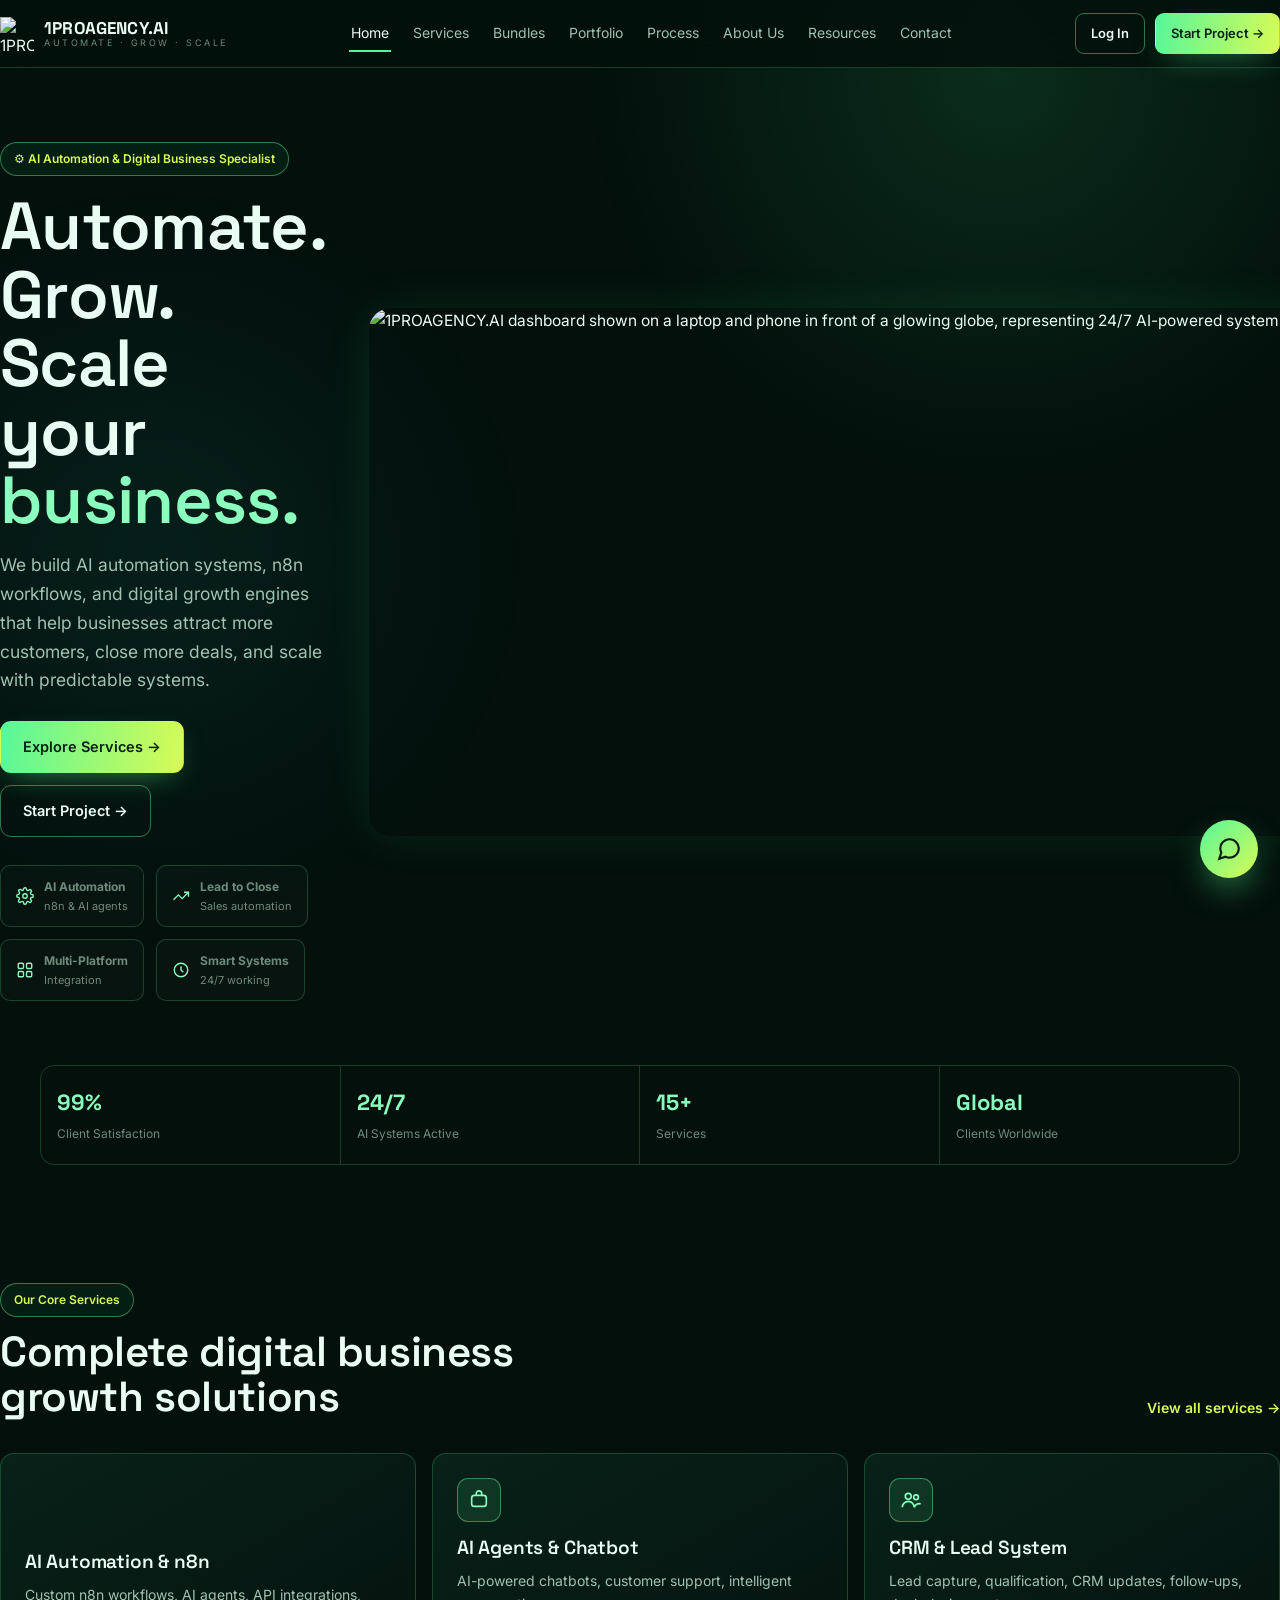
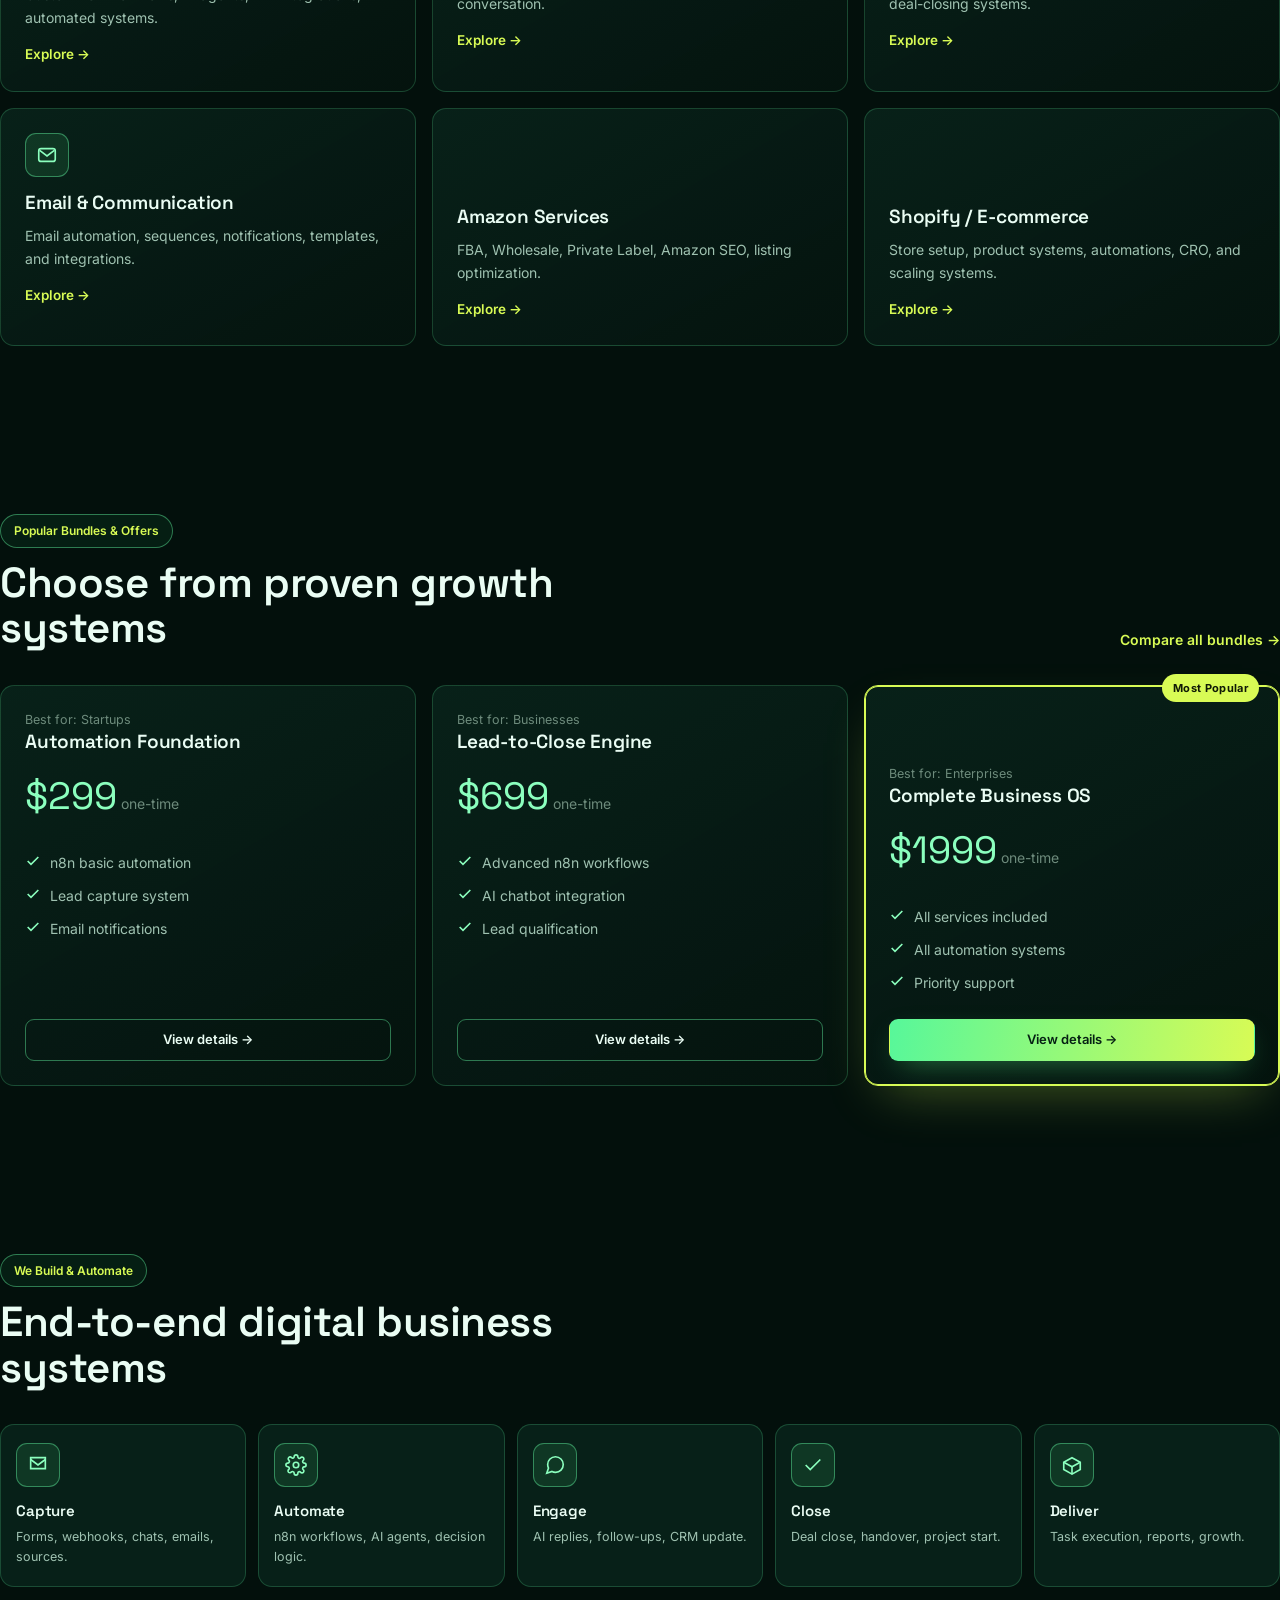
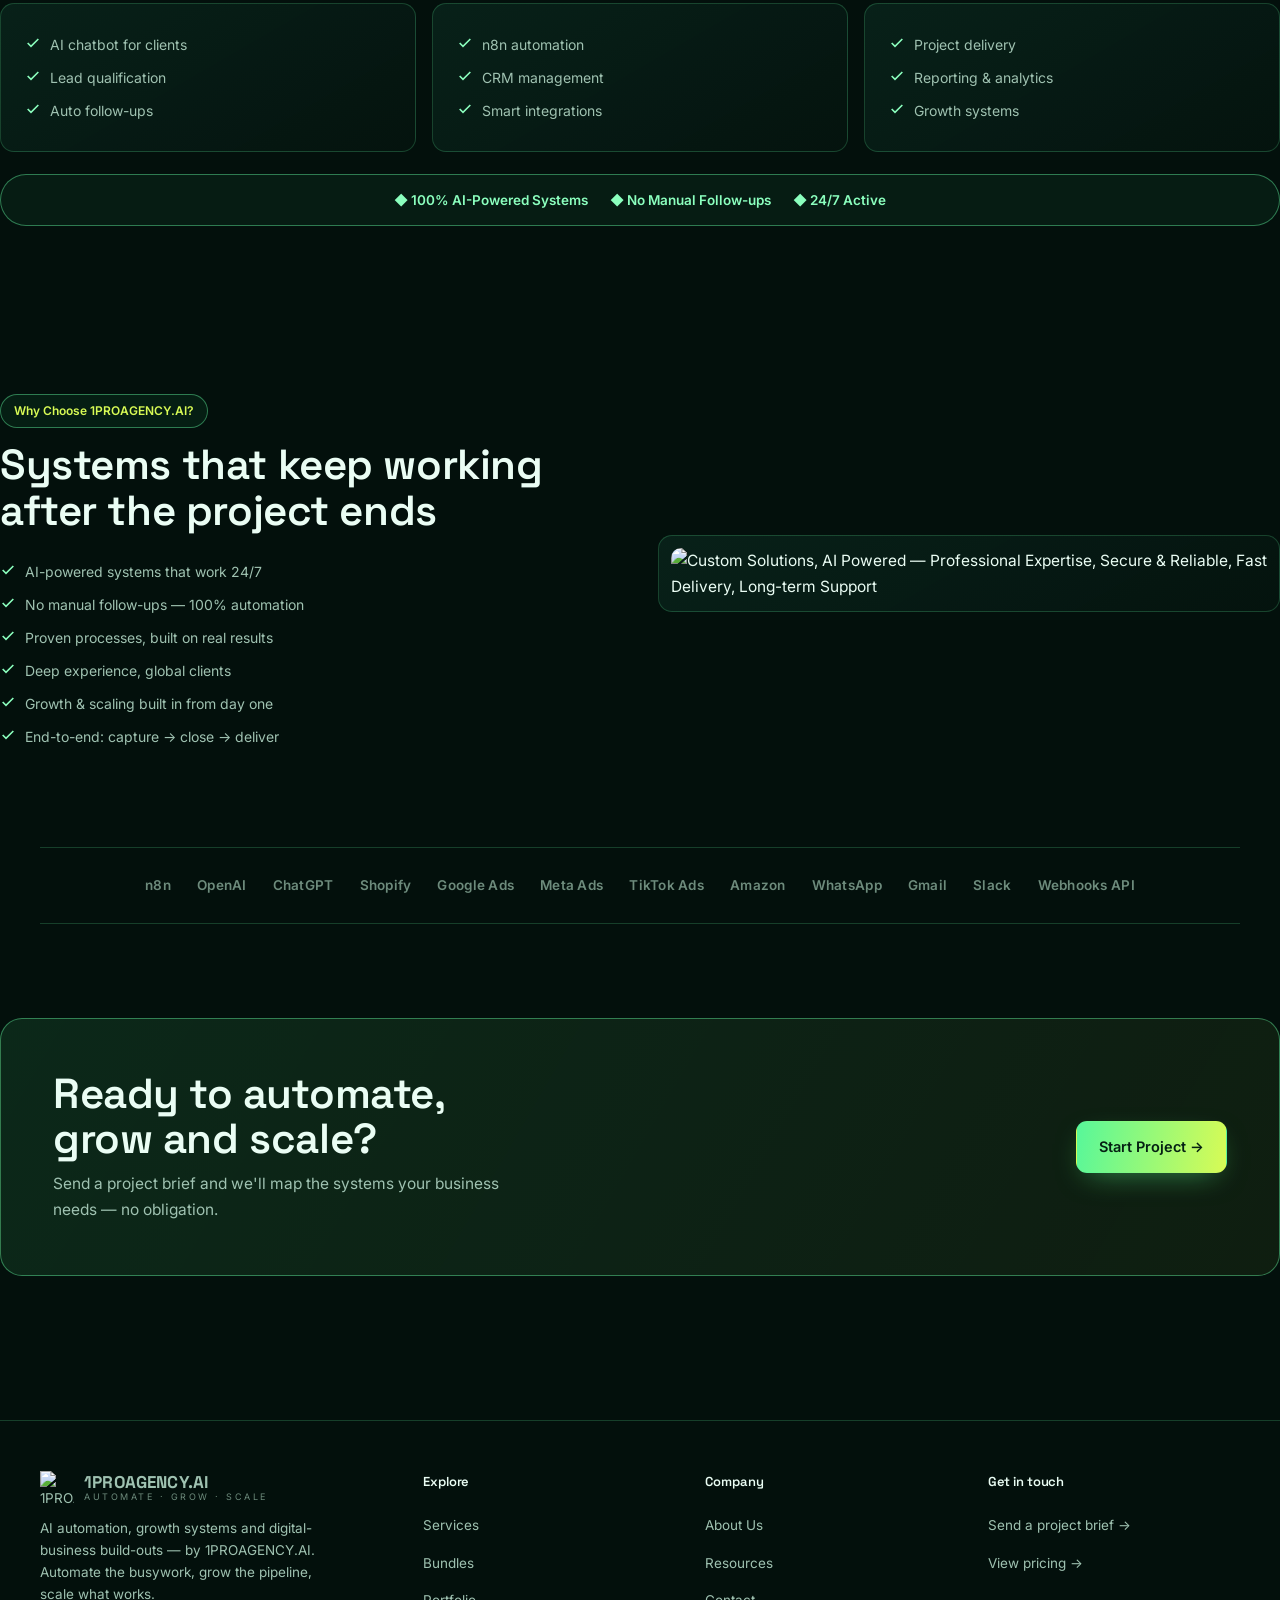
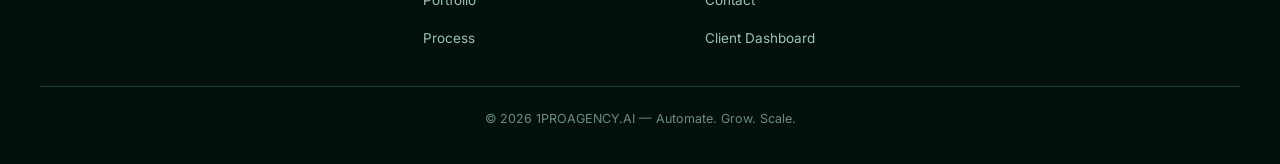
==== commit 15135f4e: "Add files via upload" ====
--- a/index.html
+++ b/index.html
@@ -79,10 +79,8 @@
 
   <div class="wrap">
     <div class="stat-strip">
-      <div class="stat"><b>500+</b><span>Projects Completed</span></div>
       <div class="stat"><b>99%</b><span>Client Satisfaction</span></div>
       <div class="stat"><b>24/7</b><span>AI Systems Active</span></div>
-      <div class="stat"><b>6+</b><span>Years Experience</span></div>
       <div class="stat"><b>15+</b><span>Services</span></div>
       <div class="stat"><b>Global</b><span>Clients Worldwide</span></div>
     </div>
@@ -98,7 +96,7 @@
     </div>
     <div class="grid-3">
       <article class="card service-card">
-        <div class="icon-badge"><svg viewBox="0 0 24 24" fill="none" stroke="currentColor" stroke-width="1.8"><circle cx="12" cy="12" r="3"/><path d="M19.4 15a1.7 1.7 0 0 0 .3 1.9l.1.1a2 2 0 1 1-2.8 2.8l-.1-.1a1.7 1.7 0 0 0-1.9-.3 1.7 1.7 0 0 0-1 1.5V21a2 2 0 1 1-4 0v-.1a1.7 1.7 0 0 0-1.1-1.6 1.7 1.7 0 0 0-1.9.3l-.1.1a2 2 0 1 1-2.8-2.8l.1-.1a1.7 1.7 0 0 0 .3-1.9 1.7 1.7 0 0 0-1.5-1H3a2 2 0 1 1 0-4h.1a1.7 1.7 0 0 0 1.6-1.1 1.7 1.7 0 0 0-.3-1.9l-.1-.1a2 2 0 1 1 2.8-2.8l.1.1a1.7 1.7 0 0 0 1.9.3H9a1.7 1.7 0 0 0 1-1.5V3a2 2 0 1 1 4 0v.1a1.7 1.7 0 0 0 1 1.5 1.7 1.7 0 0 0 1.9-.3l.1-.1a2 2 0 1 1 2.8 2.8l-.1.1a1.7 1.7 0 0 0-.3 1.9V9a1.7 1.7 0 0 0 1.5 1H21a2 2 0 1 1 0 4h-.1a1.7 1.7 0 0 0-1.5 1Z"/></svg></div>
+        <div class="icon-badge-img"><img src="assets/icon-automation.png" alt="" loading="lazy"></div>
         <h3>AI Automation &amp; n8n</h3>
         <p>Custom n8n workflows, AI agents, API integrations, automated systems.</p>
         <a class="link" href="services.html#ai-automation">Explore →</a>
@@ -259,10 +257,8 @@
           <li><svg viewBox="0 0 24 24" fill="none" stroke="currentColor" stroke-width="2.4"><path d="M20 6 9 17l-5-5"/></svg>End-to-end: capture → close → deliver</li>
         </ul>
       </div>
-      <div class="card" style="text-align:center;padding:34px">
-        <div class="icon-badge" style="margin:0 auto 14px"><svg viewBox="0 0 24 24" fill="none" stroke="currentColor" stroke-width="1.8"><path d="M12 22s8-4 8-11V5l-8-3-8 3v6c0 7 8 11 8 11Z"/></svg></div>
-        <h3>Secure &amp; Reliable</h3>
-        <p style="color:var(--text-muted);margin-top:8px;font-size:14px">Your data is handled with enterprise-grade security and privacy practices across every connected system.</p>
+      <div class="card" style="padding:12px">
+        <img src="assets/global-trust.jpg" alt="Custom Solutions, AI Powered — Professional Expertise, Secure &amp; Reliable, Fast Delivery, Long-term Support" style="width:100%;border-radius:calc(var(--radius-m) - 4px);display:block">
       </div>
     </div>
   </section>
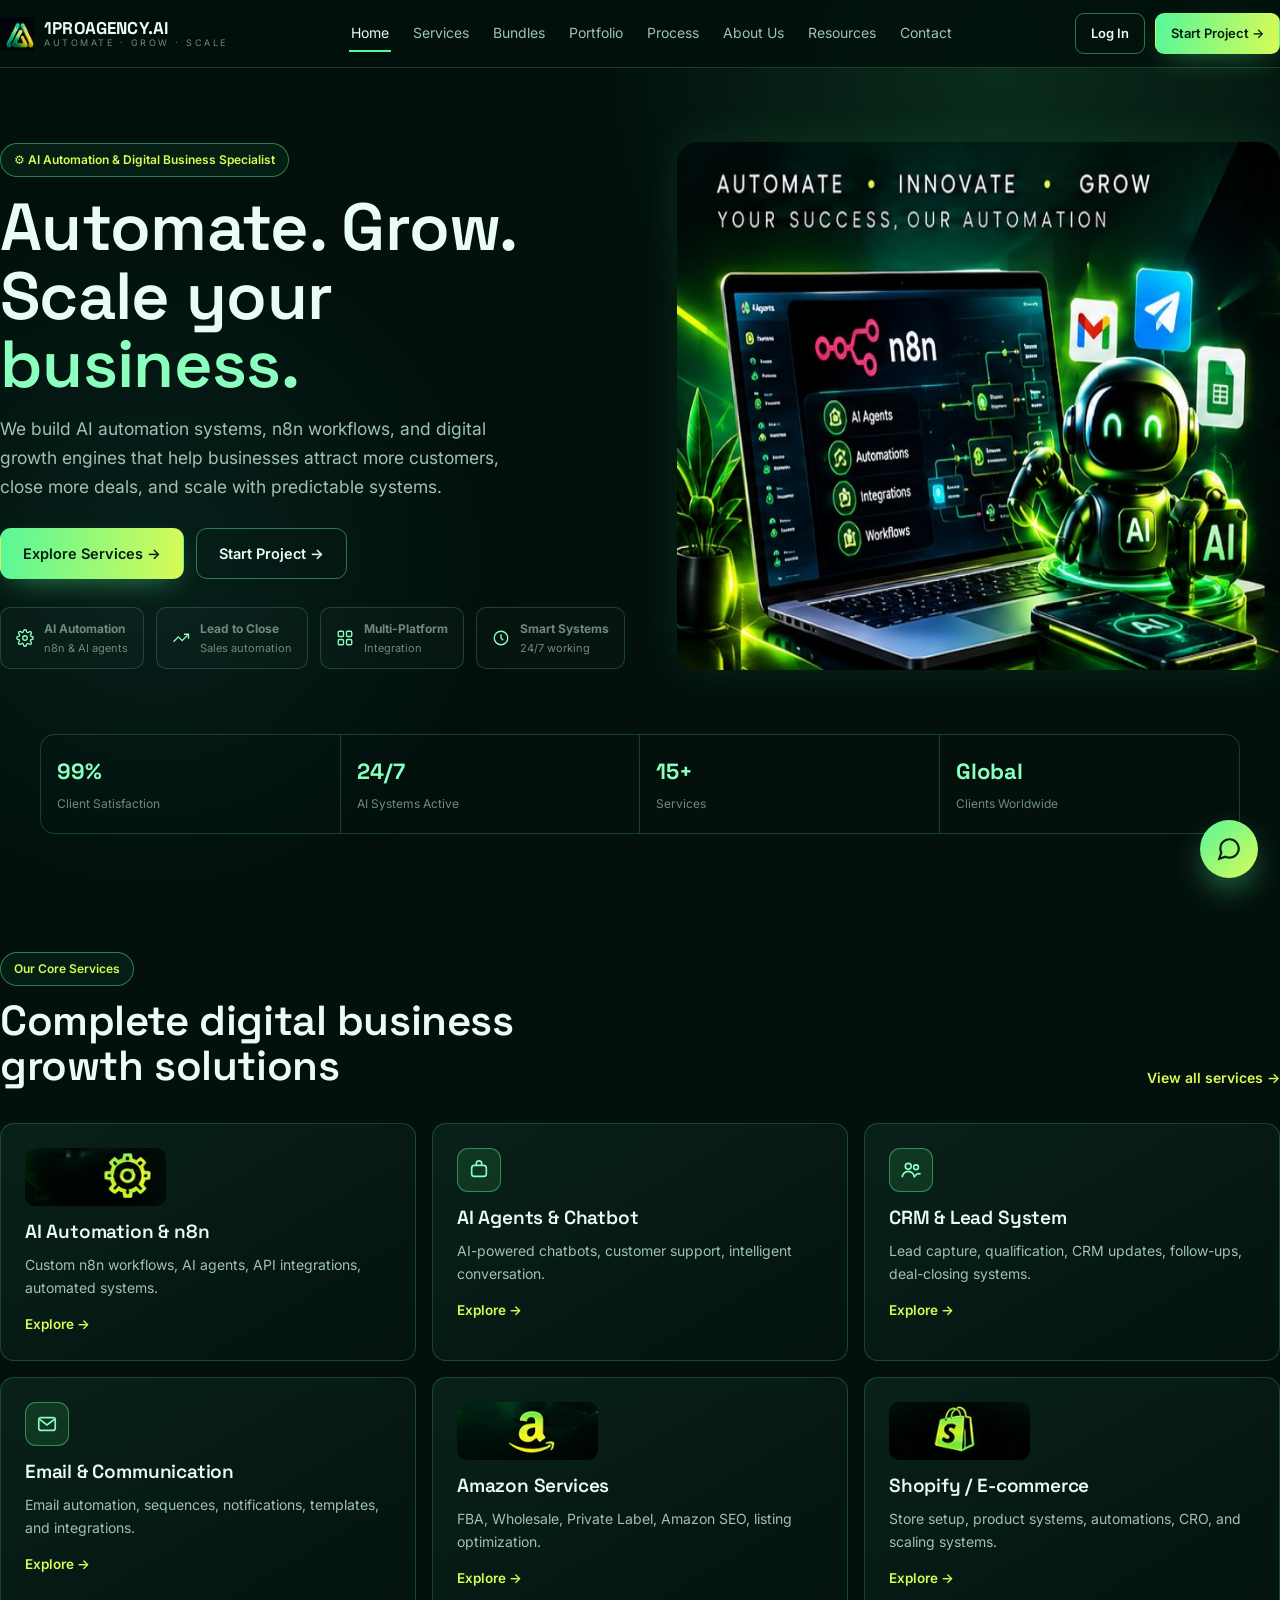
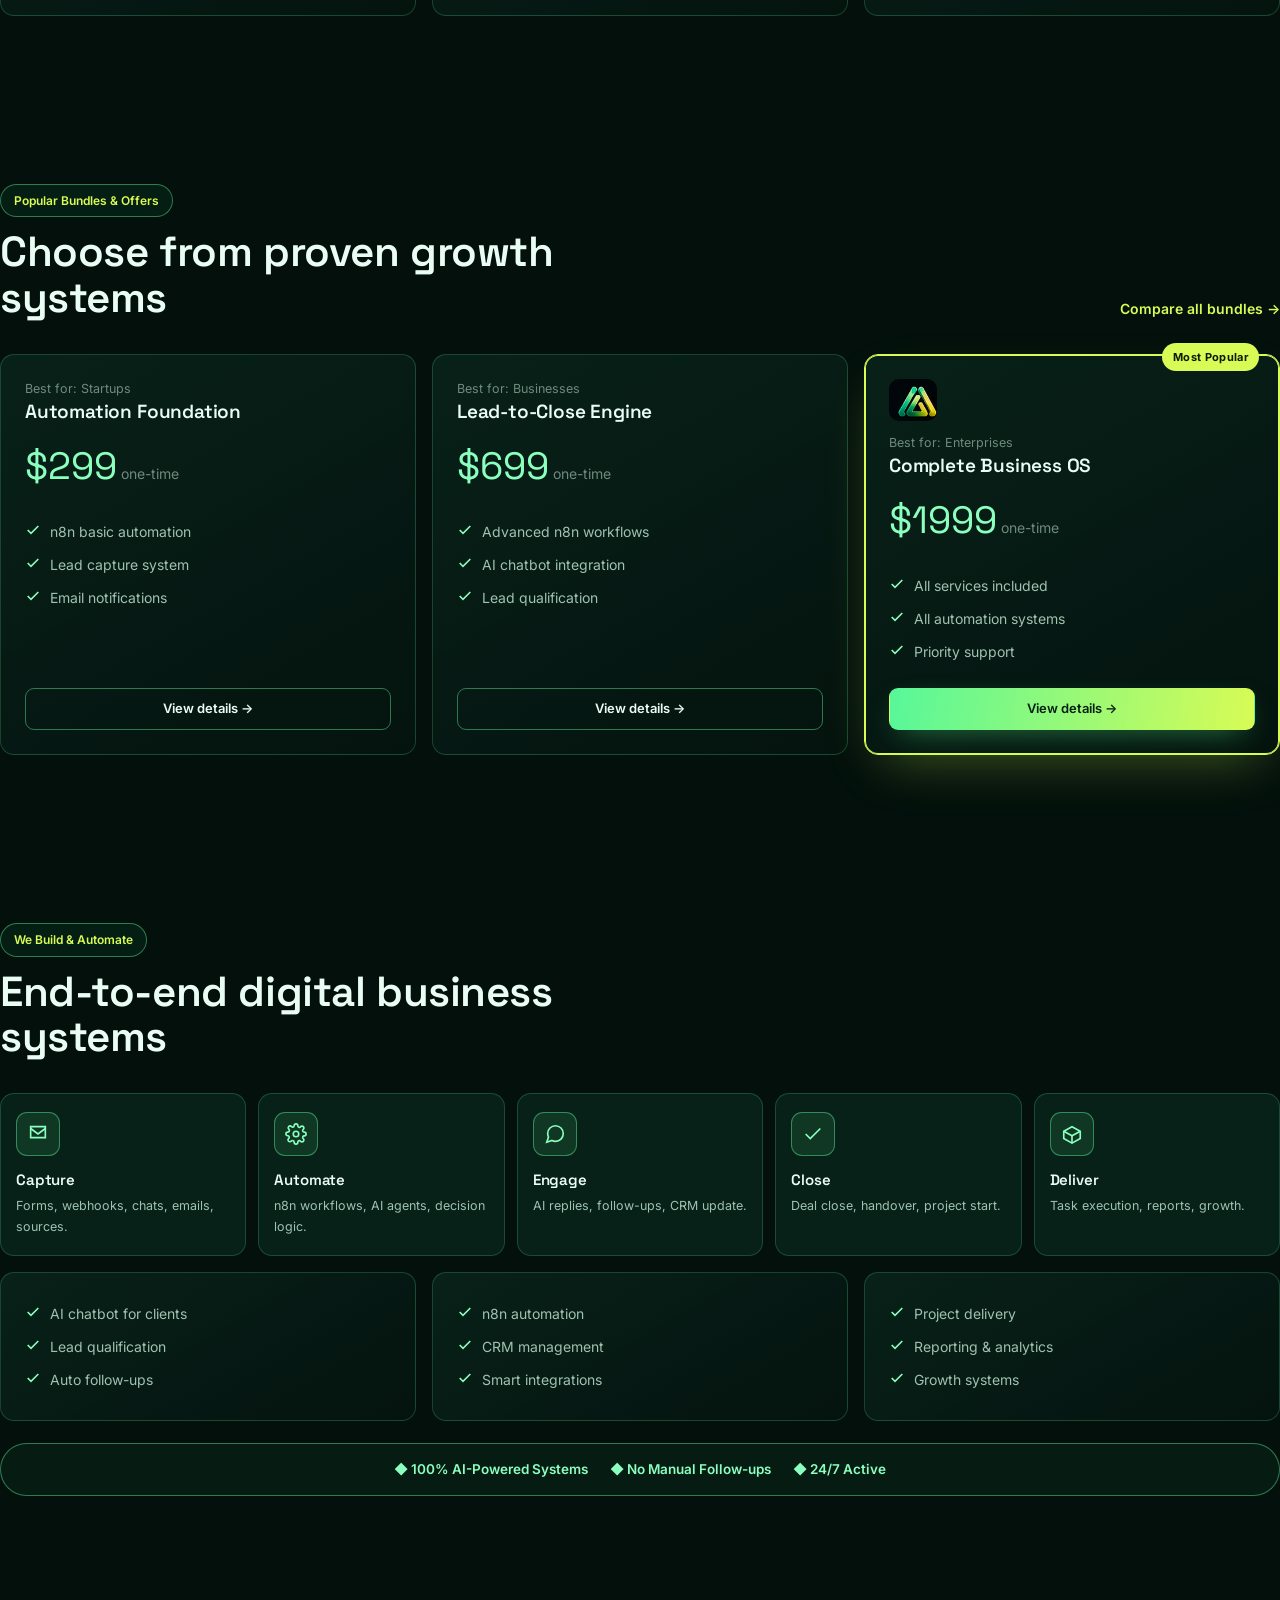
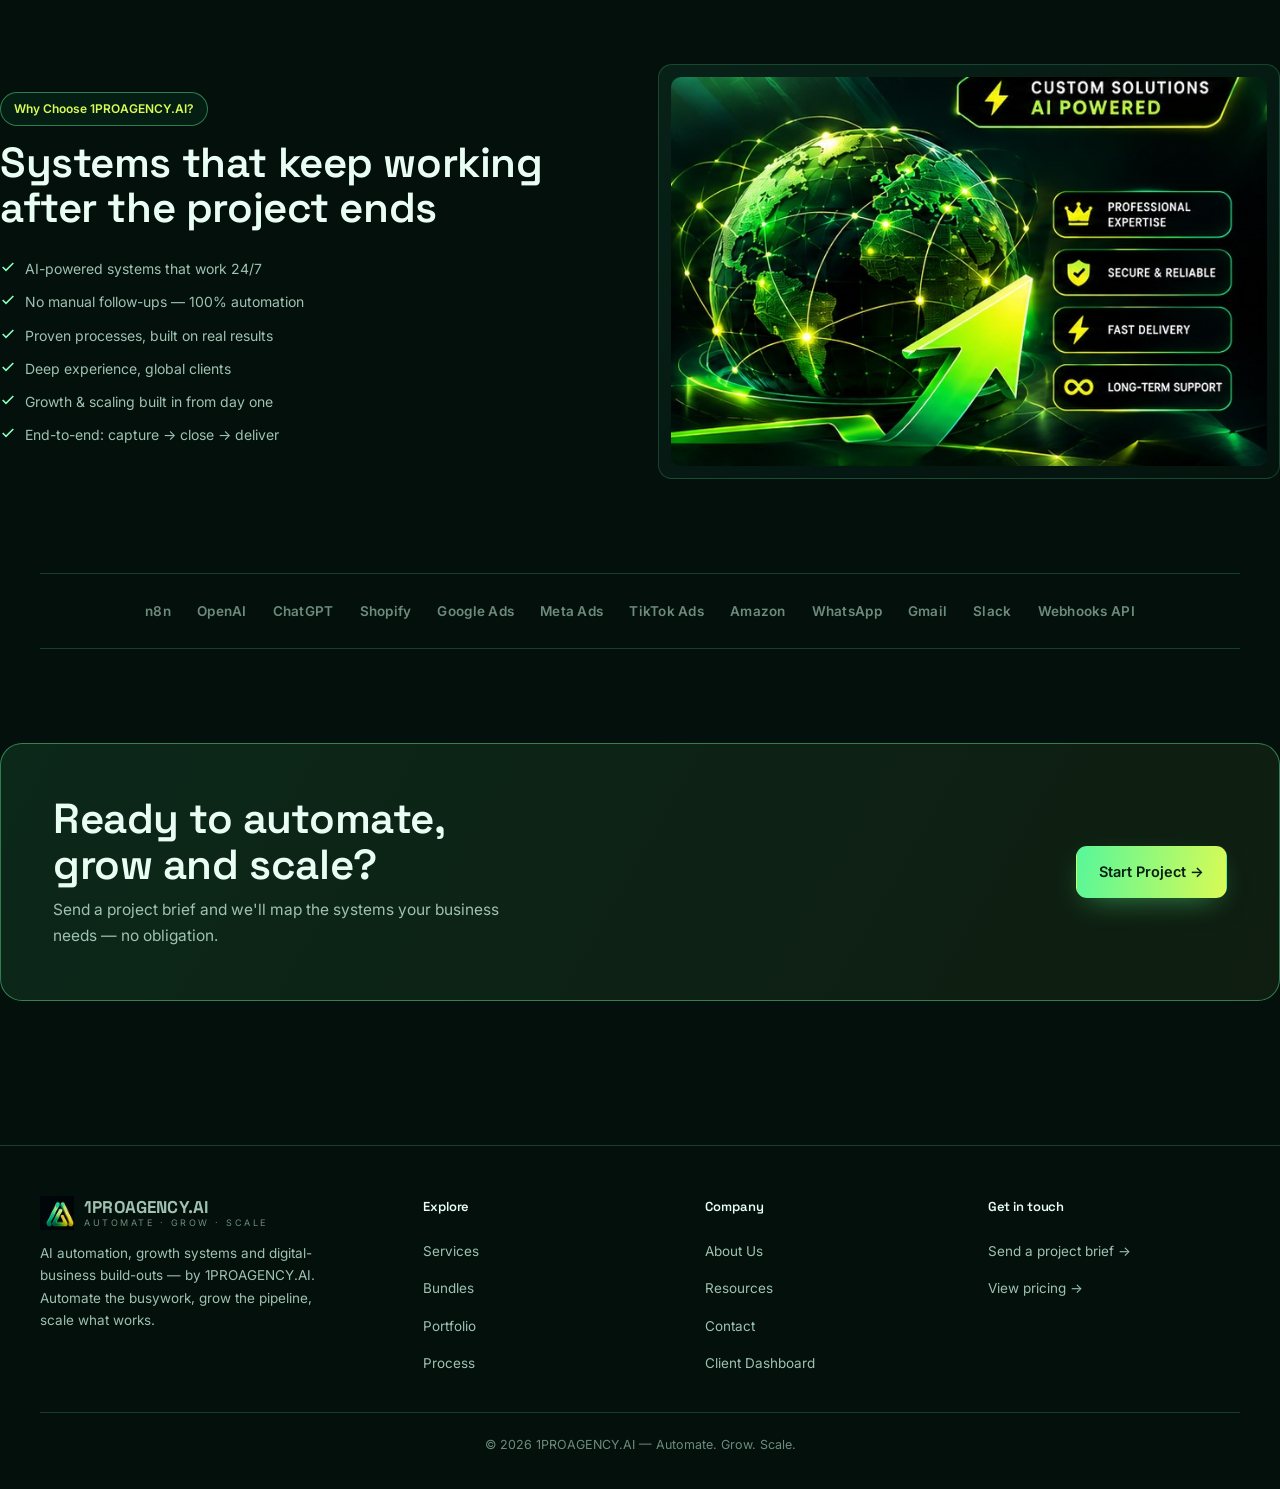
==== commit 8d0a33e2: "Fix broken image paths in index.html" ====
--- a/index.html
+++ b/index.html
@@ -16,7 +16,7 @@
 <header class="site-header">
   <div class="wrap nav-inner">
     <a class="brand" href="index.html">
-      <img class="brand-mark" src="assets/logo-mark.png" alt="1PROAGENCY.AI logo" width="34" height="30">
+      <img class="brand-mark" src="logo-mark.png" alt="1PROAGENCY.AI logo" width="34" height="30">
       <span class="brand-text"><strong>1PROAGENCY.AI</strong><span>AUTOMATE · GROW · SCALE</span></span>
     </a>
     <nav class="nav-links" aria-label="Primary">
@@ -73,7 +73,7 @@
       </div>
     </div>
     <div class="hero-visual">
-      <img src="assets/hero-visual.jpg" alt="1PROAGENCY.AI dashboard shown on a laptop and phone in front of a glowing globe, representing 24/7 AI-powered systems" width="1096" height="528" loading="eager">
+      <img src="hero-visual.jpg" alt="1PROAGENCY.AI dashboard shown on a laptop and phone in front of a glowing globe, representing 24/7 AI-powered systems" width="1096" height="528" loading="eager">
     </div>
   </section>
 
@@ -96,7 +96,7 @@
     </div>
     <div class="grid-3">
       <article class="card service-card">
-        <div class="icon-badge-img"><img src="assets/icon-automation.png" alt="" loading="lazy"></div>
+        <div class="icon-badge-img"><img src="icon-automation.png" alt="" loading="lazy"></div>
         <h3>AI Automation &amp; n8n</h3>
         <p>Custom n8n workflows, AI agents, API integrations, automated systems.</p>
         <a class="link" href="services.html#ai-automation">Explore →</a>
@@ -120,13 +120,13 @@
         <a class="link" href="services.html#email">Explore →</a>
       </article>
       <article class="card service-card">
-        <div class="icon-badge-img"><img src="assets/icon-amazon.png" alt="" loading="lazy"></div>
+        <div class="icon-badge-img"><img src="icon-amazon.png" alt="" loading="lazy"></div>
         <h3>Amazon Services</h3>
         <p>FBA, Wholesale, Private Label, Amazon SEO, listing optimization.</p>
         <a class="link" href="services.html#amazon">Explore →</a>
       </article>
       <article class="card service-card">
-        <div class="icon-badge-img"><img src="assets/icon-shopify.png" alt="" loading="lazy"></div>
+        <div class="icon-badge-img"><img src="icon-shopify.png" alt="" loading="lazy"></div>
         <h3>Shopify / E-commerce</h3>
         <p>Store setup, product systems, automations, CRO, and scaling systems.</p>
         <a class="link" href="services.html#shopify">Explore →</a>
@@ -167,7 +167,7 @@
       </article>
       <article class="card bundle-card featured">
         <span class="bundle-tag">Most Popular</span>
-        <div class="icon-badge-img icon-badge-img-sm"><img src="assets/logo-mark.png" alt="" loading="lazy"></div>
+        <div class="icon-badge-img icon-badge-img-sm"><img src="logo-mark.png" alt="" loading="lazy"></div>
         <span class="bundle-best">Best for: Enterprises</span>
         <h3>Complete Business OS</h3>
         <div class="bundle-price">$1999<span> one-time</span></div>
@@ -258,7 +258,7 @@
         </ul>
       </div>
       <div class="card" style="padding:12px">
-        <img src="assets/global-trust.jpg" alt="Custom Solutions, AI Powered — Professional Expertise, Secure &amp; Reliable, Fast Delivery, Long-term Support" style="width:100%;border-radius:calc(var(--radius-m) - 4px);display:block">
+        <img src="global-trust.jpg" alt="Custom Solutions, AI Powered — Professional Expertise, Secure &amp; Reliable, Fast Delivery, Long-term Support" style="width:100%;border-radius:calc(var(--radius-m) - 4px);display:block">
       </div>
     </div>
   </section>
@@ -288,7 +288,7 @@
     <div class="footer-grid">
       <div class="footer-brand">
         <a class="brand" href="index.html">
-          <img class="brand-mark" src="assets/logo-mark.png" alt="1PROAGENCY.AI logo" width="34" height="30">
+          <img class="brand-mark" src="logo-mark.png" alt="1PROAGENCY.AI logo" width="34" height="30">
           <span class="brand-text"><strong>1PROAGENCY.AI</strong><span>AUTOMATE · GROW · SCALE</span></span>
         </a>
         <p>AI automation, growth systems and digital-business build-outs — by 1PROAGENCY.AI. Automate the busywork, grow the pipeline, scale what works.</p>
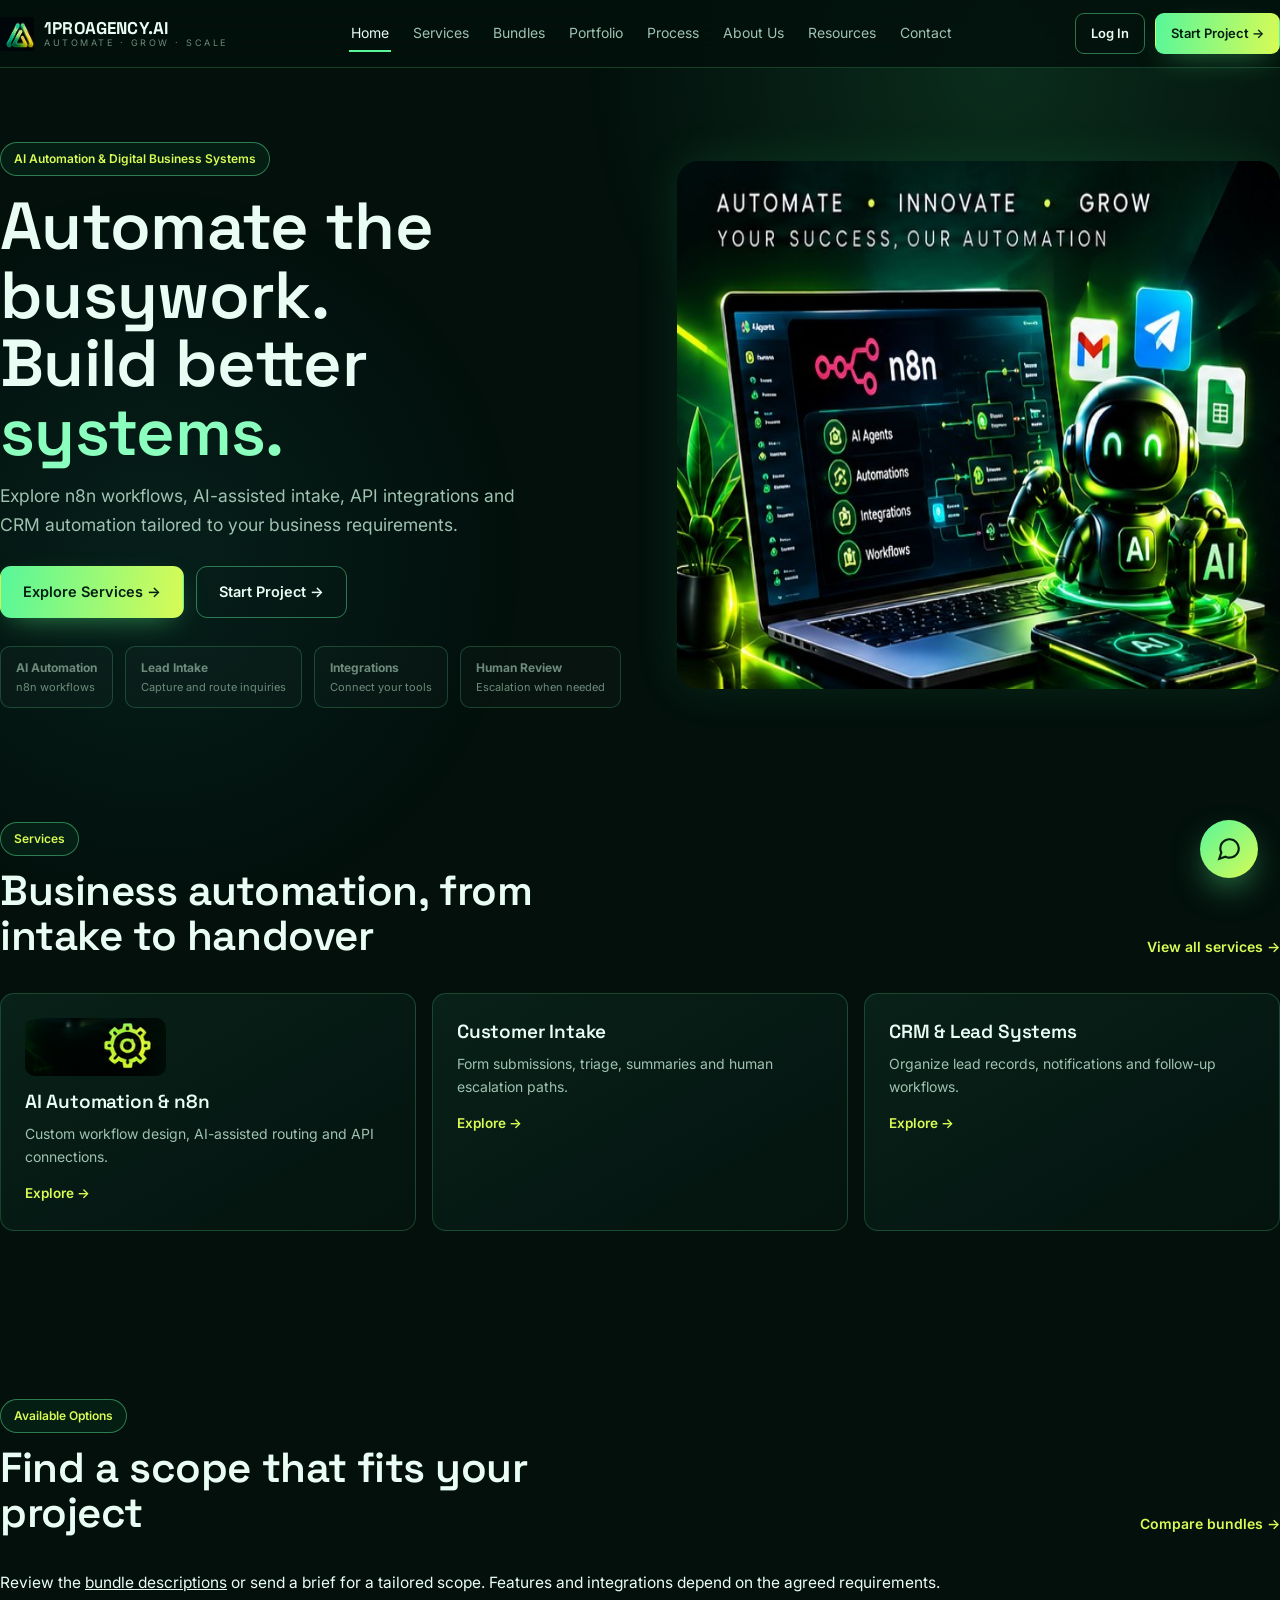
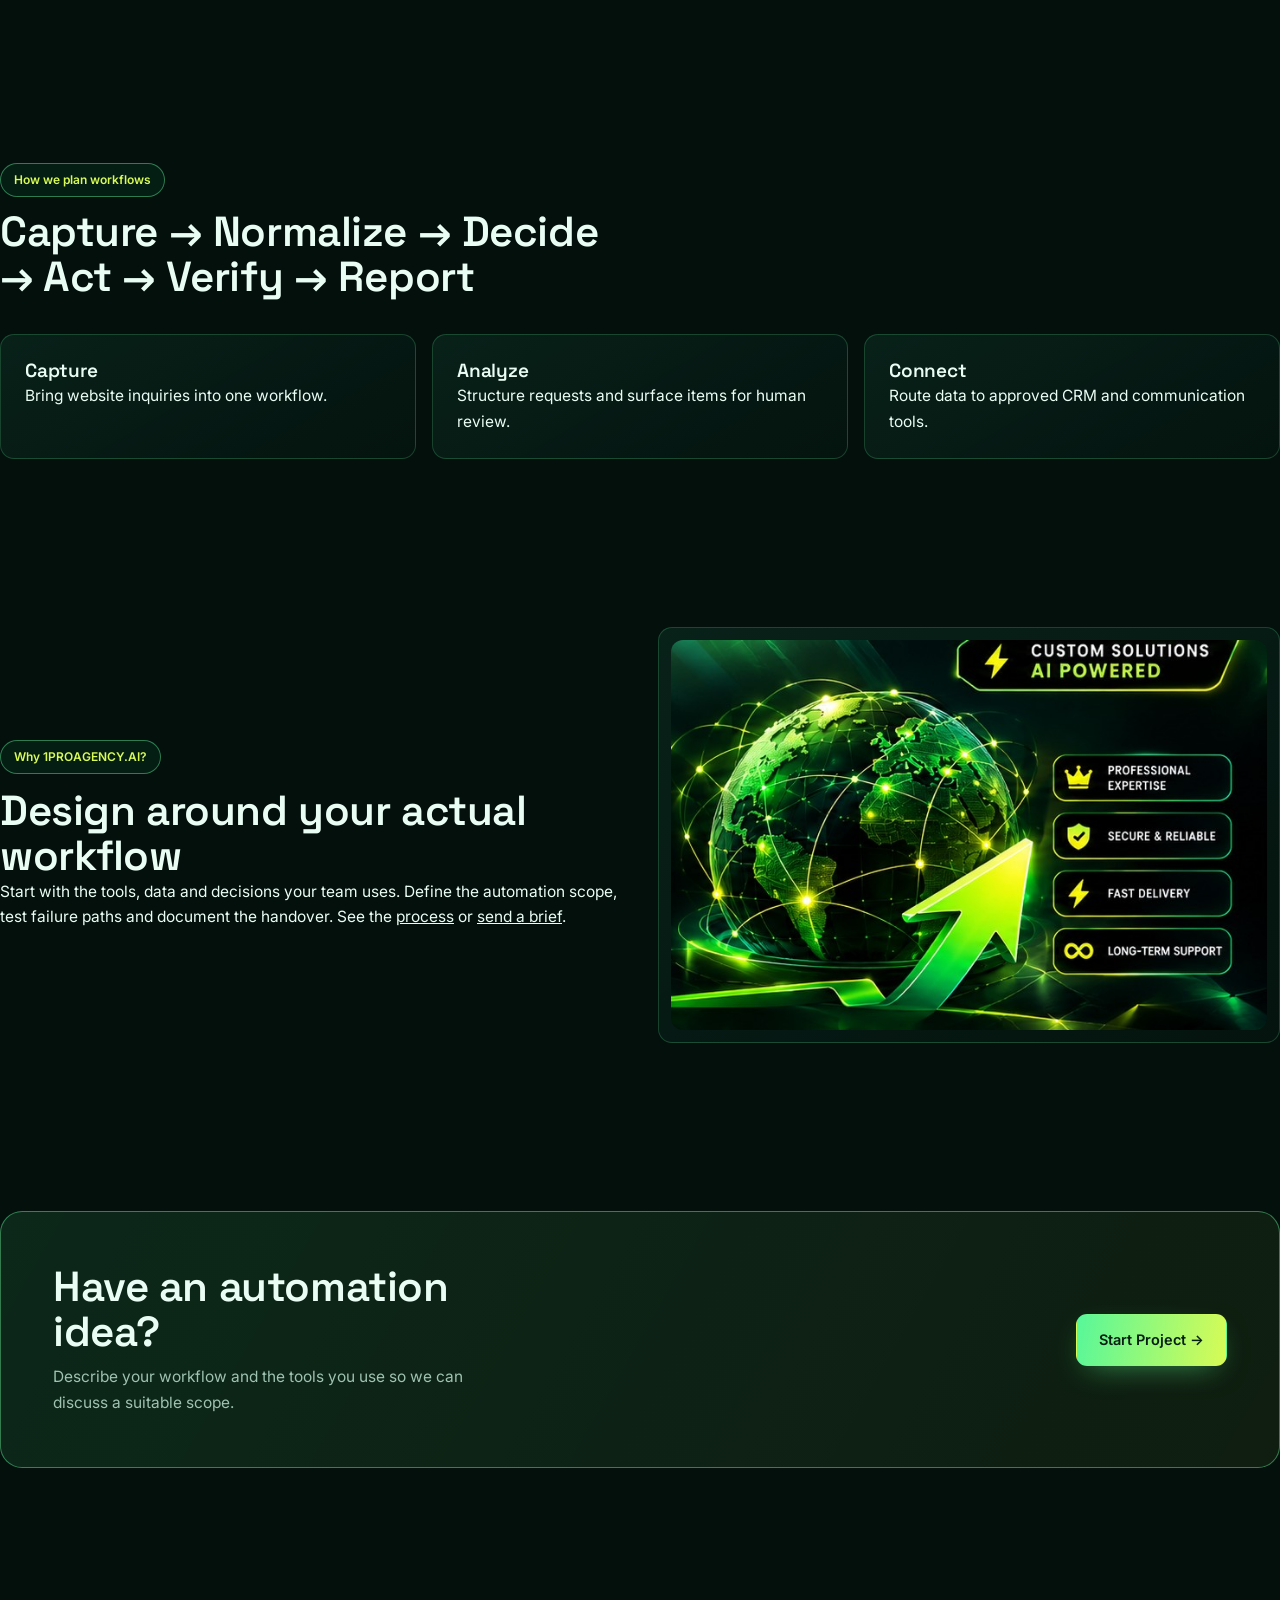
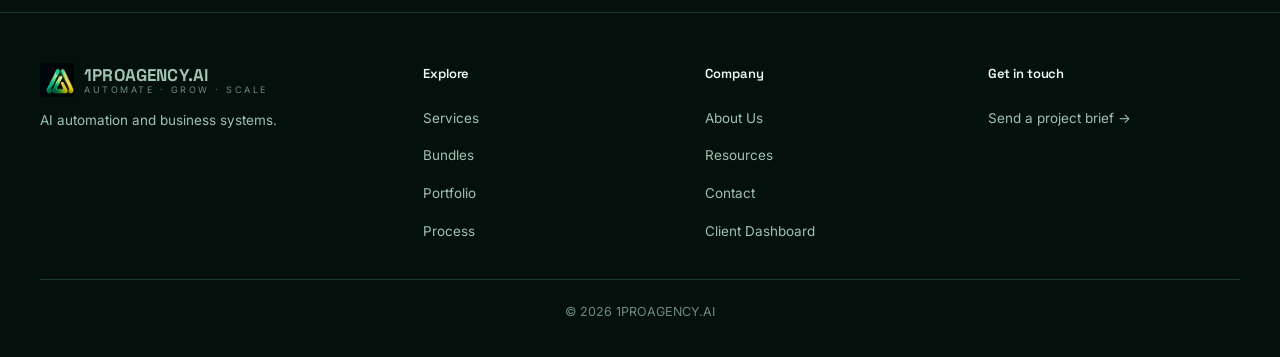
==== commit 90ff39d1: "Replace unverified homepage claims with capability-focused copy" ====
--- a/index.html
+++ b/index.html
@@ -1,360 +1,31 @@
 <!doctype html>
 <html lang="en">
 <head>
-<meta charset="UTF-8">
-<meta name="viewport" content="width=device-width, initial-scale=1">
-<title>1PROAGENCY.AI — Automate. Grow. Scale Your Business</title>
-<meta name="description" content="AI automation, n8n workflows, CRM, Amazon, Shopify, SEO/PPC and creative systems — built end-to-end by 1PROAGENCY.AI.">
+<meta charset="UTF-8"><meta name="viewport" content="width=device-width, initial-scale=1">
+<title>1PROAGENCY.AI — AI Automation &amp; Business Systems</title>
+<meta name="description" content="Explore AI automation, n8n workflows, CRM integrations and business systems from 1PROAGENCY.AI.">
 <link rel="icon" href="data:image/svg+xml,%3Csvg xmlns='http://www.w3.org/2000/svg' viewBox='0 0 48 48'%3E%3Cpath d='M24 5 L44 41 H4 Z' fill='%2357F79A'/%3E%3C/svg%3E">
-<link rel="preconnect" href="https://fonts.googleapis.com">
-<link rel="preconnect" href="https://fonts.gstatic.com" crossorigin>
+<link rel="preconnect" href="https://fonts.googleapis.com"><link rel="preconnect" href="https://fonts.gstatic.com" crossorigin>
 <link href="https://fonts.googleapis.com/css2?family=Space+Grotesk:wght@500;600;700&amp;family=Inter:wght@400;500;600;700&amp;display=swap" rel="stylesheet">
 <link rel="stylesheet" href="styles.css">
 </head>
 <body>
 <a class="skip-link" href="#main">Skip to content</a>
-<header class="site-header">
-  <div class="wrap nav-inner">
-    <a class="brand" href="index.html">
-      <img class="brand-mark" src="logo-mark.png" alt="1PROAGENCY.AI logo" width="34" height="30">
-      <span class="brand-text"><strong>1PROAGENCY.AI</strong><span>AUTOMATE · GROW · SCALE</span></span>
-    </a>
-    <nav class="nav-links" aria-label="Primary">
-      <a href="index.html" data-page="index.html">Home</a>
-      <a href="services.html" data-page="services.html">Services</a>
-      <a href="bundles.html" data-page="bundles.html">Bundles</a>
-      <a href="portfolio.html" data-page="portfolio.html">Portfolio</a>
-      <a href="process.html" data-page="process.html">Process</a>
-      <a href="about.html" data-page="about.html">About Us</a>
-      <a href="resources.html" data-page="resources.html">Resources</a>
-      <a href="contact.html" data-page="contact.html">Contact</a>
-    </nav>
-    <div class="nav-utils">
-      <span id="navAuthLoggedOut" class="nav-auth">
-        <a class="btn btn-ghost btn-sm" href="#" data-login-btn>Log In</a>
-      </span>
-      <span id="navAuthLoggedIn" class="nav-auth" hidden>
-        <span class="nav-user-chip nav-cta-desktop"><span class="nav-user-dot">●</span><span id="navAuthName">Client</span></span>
-        <a class="btn btn-ghost btn-sm" href="dashboard.html">Dashboard</a>
-        <a class="btn btn-ghost btn-sm nav-cta-desktop" href="#" data-logout-btn>Log Out</a>
-      </span>
-      <a class="btn btn-primary btn-sm" href="contact.html">Start Project →</a>
-      <button class="nav-toggle" type="button" aria-label="Open menu" aria-expanded="false">
-        <svg viewBox="0 0 24 24" fill="none" stroke="currentColor" stroke-width="1.8" width="20" height="20"><path d="M3 6h18M3 12h18M3 18h18"/></svg>
-      </button>
-    </div>
-  </div>
-</header>
-
+<header class="site-header"><div class="wrap nav-inner">
+<a class="brand" href="index.html"><img class="brand-mark" src="logo-mark.png" alt="1PROAGENCY.AI logo" width="34" height="30"><span class="brand-text"><strong>1PROAGENCY.AI</strong><span>AUTOMATE · GROW · SCALE</span></span></a>
+<nav class="nav-links" aria-label="Primary">
+<a href="index.html" data-page="index.html">Home</a><a href="services.html" data-page="services.html">Services</a><a href="bundles.html" data-page="bundles.html">Bundles</a><a href="portfolio.html" data-page="portfolio.html">Portfolio</a><a href="process.html" data-page="process.html">Process</a><a href="about.html" data-page="about.html">About Us</a><a href="resources.html" data-page="resources.html">Resources</a><a href="contact.html" data-page="contact.html">Contact</a>
+</nav><div class="nav-utils"><span id="navAuthLoggedOut" class="nav-auth"><a class="btn btn-ghost btn-sm" href="#" data-login-btn>Log In</a></span><span id="navAuthLoggedIn" class="nav-auth" hidden><span class="nav-user-chip nav-cta-desktop"><span class="nav-user-dot">●</span><span id="navAuthName">Client</span></span><a class="btn btn-ghost btn-sm" href="dashboard.html">Dashboard</a><a class="btn btn-ghost btn-sm nav-cta-desktop" href="#" data-logout-btn>Log Out</a></span><a class="btn btn-primary btn-sm" href="contact.html">Start Project →</a><button class="nav-toggle" type="button" aria-label="Open menu" aria-expanded="false"><svg viewBox="0 0 24 24" fill="none" stroke="currentColor" stroke-width="1.8" width="20" height="20"><path d="M3 6h18M3 12h18M3 18h18"/></svg></button></div></div></header>
 <main id="main">
-
-  <section class="wrap hero">
-    <div class="hero-copy">
-      <span class="eyebrow">⚙ AI Automation &amp; Digital Business Specialist</span>
-      <h1>Automate. Grow.<br>Scale your <span class="accent">business.</span></h1>
-      <p class="lead">We build AI automation systems, n8n workflows, and digital growth engines that help businesses attract more customers, close more deals, and scale with predictable systems.</p>
-      <div class="hero-actions">
-        <a class="btn btn-primary" href="services.html">Explore Services →</a>
-        <a class="btn btn-ghost" href="contact.html">Start Project →</a>
-      </div>
-      <div class="feature-row">
-        <div class="f-item"><svg viewBox="0 0 24 24" fill="none" stroke="currentColor" stroke-width="1.8"><circle cx="12" cy="12" r="3"/><path d="M19.4 15a1.7 1.7 0 0 0 .3 1.9l.1.1a2 2 0 1 1-2.8 2.8l-.1-.1a1.7 1.7 0 0 0-1.9-.3 1.7 1.7 0 0 0-1 1.5V21a2 2 0 1 1-4 0v-.1a1.7 1.7 0 0 0-1.1-1.6 1.7 1.7 0 0 0-1.9.3l-.1.1a2 2 0 1 1-2.8-2.8l.1-.1a1.7 1.7 0 0 0 .3-1.9 1.7 1.7 0 0 0-1.5-1H3a2 2 0 1 1 0-4h.1a1.7 1.7 0 0 0 1.6-1.1 1.7 1.7 0 0 0-.3-1.9l-.1-.1a2 2 0 1 1 2.8-2.8l.1.1a1.7 1.7 0 0 0 1.9.3H9a1.7 1.7 0 0 0 1-1.5V3a2 2 0 1 1 4 0v.1a1.7 1.7 0 0 0 1 1.5 1.7 1.7 0 0 0 1.9-.3l.1-.1a2 2 0 1 1 2.8 2.8l-.1.1a1.7 1.7 0 0 0-.3 1.9V9a1.7 1.7 0 0 0 1.5 1H21a2 2 0 1 1 0 4h-.1a1.7 1.7 0 0 0-1.5 1Z"/></svg>
-          <span><strong>AI Automation</strong><span>n8n &amp; AI agents</span></span>
-        </div>
-        <div class="f-item"><svg viewBox="0 0 24 24" fill="none" stroke="currentColor" stroke-width="1.8"><path d="M22 7 13.5 15.5 8.5 10.5 2 17"/><path d="M16 7h6v6"/></svg>
-          <span><strong>Lead to Close</strong><span>Sales automation</span></span>
-        </div>
-        <div class="f-item"><svg viewBox="0 0 24 24" fill="none" stroke="currentColor" stroke-width="1.8"><rect x="3" y="3" width="7" height="7" rx="1.5"/><rect x="14" y="3" width="7" height="7" rx="1.5"/><rect x="3" y="14" width="7" height="7" rx="1.5"/><rect x="14" y="14" width="7" height="7" rx="1.5"/></svg>
-          <span><strong>Multi-Platform</strong><span>Integration</span></span>
-        </div>
-        <div class="f-item"><svg viewBox="0 0 24 24" fill="none" stroke="currentColor" stroke-width="1.8"><circle cx="12" cy="12" r="9"/><path d="M12 7v5l3 3"/></svg>
-          <span><strong>Smart Systems</strong><span>24/7 working</span></span>
-        </div>
-      </div>
-    </div>
-    <div class="hero-visual">
-      <img src="hero-visual.jpg" alt="1PROAGENCY.AI dashboard shown on a laptop and phone in front of a glowing globe, representing 24/7 AI-powered systems" width="1096" height="528" loading="eager">
-    </div>
-  </section>
-
-  <div class="wrap">
-    <div class="stat-strip">
-      <div class="stat"><b>99%</b><span>Client Satisfaction</span></div>
-      <div class="stat"><b>24/7</b><span>AI Systems Active</span></div>
-      <div class="stat"><b>15+</b><span>Services</span></div>
-      <div class="stat"><b>Global</b><span>Clients Worldwide</span></div>
-    </div>
-  </div>
-
-  <section class="wrap section" id="services">
-    <div class="section-head">
-      <div>
-        <span class="eyebrow">Our Core Services</span>
-        <h2>Complete digital business growth solutions</h2>
-      </div>
-      <a class="link" href="services.html">View all services →</a>
-    </div>
-    <div class="grid-3">
-      <article class="card service-card">
-        <div class="icon-badge-img"><img src="icon-automation.png" alt="" loading="lazy"></div>
-        <h3>AI Automation &amp; n8n</h3>
-        <p>Custom n8n workflows, AI agents, API integrations, automated systems.</p>
-        <a class="link" href="services.html#ai-automation">Explore →</a>
-      </article>
-      <article class="card service-card">
-        <div class="icon-badge"><svg viewBox="0 0 24 24" fill="none" stroke="currentColor" stroke-width="1.8"><rect x="4" y="7" width="16" height="12" rx="3"/><path d="M9 7V5a3 3 0 0 1 6 0v2"/><path d="M9 13h.01M15 13h.01"/></svg></div>
-        <h3>AI Agents &amp; Chatbot</h3>
-        <p>AI-powered chatbots, customer support, intelligent conversation.</p>
-        <a class="link" href="services.html#ai-agents">Explore →</a>
-      </article>
-      <article class="card service-card">
-        <div class="icon-badge"><svg viewBox="0 0 24 24" fill="none" stroke="currentColor" stroke-width="1.8"><circle cx="9" cy="8" r="3.2"/><path d="M2.5 20a6.5 6.5 0 0 1 13 0"/><circle cx="17.5" cy="9" r="2.6"/><path d="M15.7 20a5.2 5.2 0 0 1 6.8-3.8"/></svg></div>
-        <h3>CRM &amp; Lead System</h3>
-        <p>Lead capture, qualification, CRM updates, follow-ups, deal-closing systems.</p>
-        <a class="link" href="services.html#crm">Explore →</a>
-      </article>
-      <article class="card service-card">
-        <div class="icon-badge"><svg viewBox="0 0 24 24" fill="none" stroke="currentColor" stroke-width="1.8"><rect x="3" y="5" width="18" height="14" rx="2.5"/><path d="m4 7 8 6 8-6"/></svg></div>
-        <h3>Email &amp; Communication</h3>
-        <p>Email automation, sequences, notifications, templates, and integrations.</p>
-        <a class="link" href="services.html#email">Explore →</a>
-      </article>
-      <article class="card service-card">
-        <div class="icon-badge-img"><img src="icon-amazon.png" alt="" loading="lazy"></div>
-        <h3>Amazon Services</h3>
-        <p>FBA, Wholesale, Private Label, Amazon SEO, listing optimization.</p>
-        <a class="link" href="services.html#amazon">Explore →</a>
-      </article>
-      <article class="card service-card">
-        <div class="icon-badge-img"><img src="icon-shopify.png" alt="" loading="lazy"></div>
-        <h3>Shopify / E-commerce</h3>
-        <p>Store setup, product systems, automations, CRO, and scaling systems.</p>
-        <a class="link" href="services.html#shopify">Explore →</a>
-      </article>
-    </div>
-  </section>
-
-  <section class="wrap section" id="bundles">
-    <div class="section-head">
-      <div>
-        <span class="eyebrow">Popular Bundles &amp; Offers</span>
-        <h2>Choose from proven growth systems</h2>
-      </div>
-      <a class="link" href="bundles.html">Compare all bundles →</a>
-    </div>
-    <div class="grid-3">
-      <article class="card bundle-card">
-        <span class="bundle-best">Best for: Startups</span>
-        <h3>Automation Foundation</h3>
-        <div class="bundle-price">$299<span> one-time</span></div>
-        <ul class="checklist">
-          <li><svg viewBox="0 0 24 24" fill="none" stroke="currentColor" stroke-width="2.4"><path d="M20 6 9 17l-5-5"/></svg>n8n basic automation</li>
-          <li><svg viewBox="0 0 24 24" fill="none" stroke="currentColor" stroke-width="2.4"><path d="M20 6 9 17l-5-5"/></svg>Lead capture system</li>
-          <li><svg viewBox="0 0 24 24" fill="none" stroke="currentColor" stroke-width="2.4"><path d="M20 6 9 17l-5-5"/></svg>Email notifications</li>
-        </ul>
-        <a class="btn btn-ghost btn-sm btn-block" href="bundles.html#automation-foundation">View details →</a>
-      </article>
-      <article class="card bundle-card">
-        <span class="bundle-best">Best for: Businesses</span>
-        <h3>Lead-to-Close Engine</h3>
-        <div class="bundle-price">$699<span> one-time</span></div>
-        <ul class="checklist">
-          <li><svg viewBox="0 0 24 24" fill="none" stroke="currentColor" stroke-width="2.4"><path d="M20 6 9 17l-5-5"/></svg>Advanced n8n workflows</li>
-          <li><svg viewBox="0 0 24 24" fill="none" stroke="currentColor" stroke-width="2.4"><path d="M20 6 9 17l-5-5"/></svg>AI chatbot integration</li>
-          <li><svg viewBox="0 0 24 24" fill="none" stroke="currentColor" stroke-width="2.4"><path d="M20 6 9 17l-5-5"/></svg>Lead qualification</li>
-        </ul>
-        <a class="btn btn-ghost btn-sm btn-block" href="bundles.html#lead-to-close-engine">View details →</a>
-      </article>
-      <article class="card bundle-card featured">
-        <span class="bundle-tag">Most Popular</span>
-        <div class="icon-badge-img icon-badge-img-sm"><img src="logo-mark.png" alt="" loading="lazy"></div>
-        <span class="bundle-best">Best for: Enterprises</span>
-        <h3>Complete Business OS</h3>
-        <div class="bundle-price">$1999<span> one-time</span></div>
-        <ul class="checklist">
-          <li><svg viewBox="0 0 24 24" fill="none" stroke="currentColor" stroke-width="2.4"><path d="M20 6 9 17l-5-5"/></svg>All services included</li>
-          <li><svg viewBox="0 0 24 24" fill="none" stroke="currentColor" stroke-width="2.4"><path d="M20 6 9 17l-5-5"/></svg>All automation systems</li>
-          <li><svg viewBox="0 0 24 24" fill="none" stroke="currentColor" stroke-width="2.4"><path d="M20 6 9 17l-5-5"/></svg>Priority support</li>
-        </ul>
-        <a class="btn btn-primary btn-sm btn-block" href="bundles.html#complete-business-os">View details →</a>
-      </article>
-    </div>
-  </section>
-
-  <section class="wrap section" id="systems">
-    <div class="section-head">
-      <div>
-        <span class="eyebrow">We Build &amp; Automate</span>
-        <h2>End-to-end digital business systems</h2>
-      </div>
-    </div>
-    <div class="process-row cols-5">
-      <div class="process-step">
-        <div class="icon-badge"><svg viewBox="0 0 24 24" fill="none" stroke="currentColor" stroke-width="1.8"><path d="M4 4h16v12H4z"/><path d="m4 6 8 6 8-6"/></svg></div>
-        <h3>Capture</h3>
-        <p>Forms, webhooks, chats, emails, sources.</p>
-      </div>
-      <div class="process-step">
-        <div class="icon-badge"><svg viewBox="0 0 24 24" fill="none" stroke="currentColor" stroke-width="1.8"><circle cx="12" cy="12" r="3"/><path d="M19.4 15a1.7 1.7 0 0 0 .3 1.9l.1.1a2 2 0 1 1-2.8 2.8l-.1-.1a1.7 1.7 0 0 0-1.9-.3 1.7 1.7 0 0 0-1 1.5V21a2 2 0 1 1-4 0v-.1a1.7 1.7 0 0 0-1.1-1.6 1.7 1.7 0 0 0-1.9.3l-.1.1a2 2 0 1 1-2.8-2.8l.1-.1a1.7 1.7 0 0 0 .3-1.9 1.7 1.7 0 0 0-1.5-1H3a2 2 0 1 1 0-4h.1a1.7 1.7 0 0 0 1.6-1.1 1.7 1.7 0 0 0-.3-1.9l-.1-.1a2 2 0 1 1 2.8-2.8l.1.1a1.7 1.7 0 0 0 1.9.3H9a1.7 1.7 0 0 0 1-1.5V3a2 2 0 1 1 4 0v.1a1.7 1.7 0 0 0 1 1.5 1.7 1.7 0 0 0 1.9-.3l.1-.1a2 2 0 1 1 2.8 2.8l-.1.1a1.7 1.7 0 0 0-.3 1.9V9a1.7 1.7 0 0 0 1.5 1H21a2 2 0 1 1 0 4h-.1a1.7 1.7 0 0 0-1.5 1Z"/></svg></div>
-        <h3>Automate</h3>
-        <p>n8n workflows, AI agents, decision logic.</p>
-      </div>
-      <div class="process-step">
-        <div class="icon-badge"><svg viewBox="0 0 24 24" fill="none" stroke="currentColor" stroke-width="1.8"><path d="M21 11.5a8.4 8.4 0 0 1-8.5 8.5 8.4 8.4 0 0 1-3.8-.9L3 21l1.9-5.7A8.4 8.4 0 0 1 4 11.5 8.5 8.5 0 0 1 12.5 3 8.5 8.5 0 0 1 21 11.5Z"/></svg></div>
-        <h3>Engage</h3>
-        <p>AI replies, follow-ups, CRM update.</p>
-      </div>
-      <div class="process-step">
-        <div class="icon-badge"><svg viewBox="0 0 24 24" fill="none" stroke="currentColor" stroke-width="1.8"><path d="M20 6 9 17l-5-5"/></svg></div>
-        <h3>Close</h3>
-        <p>Deal close, handover, project start.</p>
-      </div>
-      <div class="process-step">
-        <div class="icon-badge"><svg viewBox="0 0 24 24" fill="none" stroke="currentColor" stroke-width="1.8"><path d="M3 17V9l9-5 9 5v8l-9 5-9-5Z"/><path d="M3 9l9 5 9-5"/><path d="M12 22v-8"/></svg></div>
-        <h3>Deliver</h3>
-        <p>Task execution, reports, growth.</p>
-      </div>
-    </div>
-    <div class="grid-3" style="margin-top:16px">
-      <div class="card">
-        <ul class="checklist">
-          <li><svg viewBox="0 0 24 24" fill="none" stroke="currentColor" stroke-width="2.4"><path d="M20 6 9 17l-5-5"/></svg>AI chatbot for clients</li>
-          <li><svg viewBox="0 0 24 24" fill="none" stroke="currentColor" stroke-width="2.4"><path d="M20 6 9 17l-5-5"/></svg>Lead qualification</li>
-          <li><svg viewBox="0 0 24 24" fill="none" stroke="currentColor" stroke-width="2.4"><path d="M20 6 9 17l-5-5"/></svg>Auto follow-ups</li>
-        </ul>
-      </div>
-      <div class="card">
-        <ul class="checklist">
-          <li><svg viewBox="0 0 24 24" fill="none" stroke="currentColor" stroke-width="2.4"><path d="M20 6 9 17l-5-5"/></svg>n8n automation</li>
-          <li><svg viewBox="0 0 24 24" fill="none" stroke="currentColor" stroke-width="2.4"><path d="M20 6 9 17l-5-5"/></svg>CRM management</li>
-          <li><svg viewBox="0 0 24 24" fill="none" stroke="currentColor" stroke-width="2.4"><path d="M20 6 9 17l-5-5"/></svg>Smart integrations</li>
-        </ul>
-      </div>
-      <div class="card">
-        <ul class="checklist">
-          <li><svg viewBox="0 0 24 24" fill="none" stroke="currentColor" stroke-width="2.4"><path d="M20 6 9 17l-5-5"/></svg>Project delivery</li>
-          <li><svg viewBox="0 0 24 24" fill="none" stroke="currentColor" stroke-width="2.4"><path d="M20 6 9 17l-5-5"/></svg>Reporting &amp; analytics</li>
-          <li><svg viewBox="0 0 24 24" fill="none" stroke="currentColor" stroke-width="2.4"><path d="M20 6 9 17l-5-5"/></svg>Growth systems</li>
-        </ul>
-      </div>
-    </div>
-    <div class="highlight-strip">
-      <span>◆ 100% AI-Powered Systems</span><span>◆ No Manual Follow-ups</span><span>◆ 24/7 Active</span>
-    </div>
-  </section>
-
-  <section class="wrap section">
-    <div class="grid-2" style="align-items:center;gap:36px">
-      <div>
-        <span class="eyebrow">Why Choose 1PROAGENCY.AI?</span>
-        <h2 style="margin-top:14px">Systems that keep working after the project ends</h2>
-        <ul class="checklist" style="margin-top:22px;font-size:15px">
-          <li><svg viewBox="0 0 24 24" fill="none" stroke="currentColor" stroke-width="2.4"><path d="M20 6 9 17l-5-5"/></svg>AI-powered systems that work 24/7</li>
-          <li><svg viewBox="0 0 24 24" fill="none" stroke="currentColor" stroke-width="2.4"><path d="M20 6 9 17l-5-5"/></svg>No manual follow-ups — 100% automation</li>
-          <li><svg viewBox="0 0 24 24" fill="none" stroke="currentColor" stroke-width="2.4"><path d="M20 6 9 17l-5-5"/></svg>Proven processes, built on real results</li>
-          <li><svg viewBox="0 0 24 24" fill="none" stroke="currentColor" stroke-width="2.4"><path d="M20 6 9 17l-5-5"/></svg>Deep experience, global clients</li>
-          <li><svg viewBox="0 0 24 24" fill="none" stroke="currentColor" stroke-width="2.4"><path d="M20 6 9 17l-5-5"/></svg>Growth &amp; scaling built in from day one</li>
-          <li><svg viewBox="0 0 24 24" fill="none" stroke="currentColor" stroke-width="2.4"><path d="M20 6 9 17l-5-5"/></svg>End-to-end: capture → close → deliver</li>
-        </ul>
-      </div>
-      <div class="card" style="padding:12px">
-        <img src="global-trust.jpg" alt="Custom Solutions, AI Powered — Professional Expertise, Secure &amp; Reliable, Fast Delivery, Long-term Support" style="width:100%;border-radius:calc(var(--radius-m) - 4px);display:block">
-      </div>
-    </div>
-  </section>
-
-  <section class="wrap">
-    <div class="logo-row">
-      <span>n8n</span><span>OpenAI</span><span>ChatGPT</span><span>Shopify</span><span>Google Ads</span>
-      <span>Meta Ads</span><span>TikTok Ads</span><span>Amazon</span><span>WhatsApp</span><span>Gmail</span>
-      <span>Slack</span><span>Webhooks API</span>
-    </div>
-  </section>
-
-  <section class="wrap section">
-    <div class="cta-band">
-      <div>
-        <h2>Ready to automate, grow and scale?</h2>
-        <p>Send a project brief and we'll map the systems your business needs — no obligation.</p>
-      </div>
-      <a class="btn btn-primary" href="contact.html">Start Project →</a>
-    </div>
-  </section>
-
+<section class="wrap hero"><div class="hero-copy"><span class="eyebrow">AI Automation &amp; Digital Business Systems</span><h1>Automate the busywork.<br>Build better <span class="accent">systems.</span></h1><p class="lead">Explore n8n workflows, AI-assisted intake, API integrations and CRM automation tailored to your business requirements.</p><div class="hero-actions"><a class="btn btn-primary" href="services.html">Explore Services →</a><a class="btn btn-ghost" href="contact.html">Start Project →</a></div><div class="feature-row"><div class="f-item"><span><strong>AI Automation</strong><span>n8n workflows</span></span></div><div class="f-item"><span><strong>Lead Intake</strong><span>Capture and route inquiries</span></span></div><div class="f-item"><span><strong>Integrations</strong><span>Connect your tools</span></span></div><div class="f-item"><span><strong>Human Review</strong><span>Escalation when needed</span></span></div></div></div><div class="hero-visual"><img src="hero-visual.jpg" alt="Illustration of digital business systems" width="1096" height="528" loading="eager"></div></section>
+<section class="wrap section" id="services"><div class="section-head"><div><span class="eyebrow">Services</span><h2>Business automation, from intake to handover</h2></div><a class="link" href="services.html">View all services →</a></div><div class="grid-3"><article class="card service-card"><div class="icon-badge-img"><img src="icon-automation.png" alt="" loading="lazy"></div><h3>AI Automation &amp; n8n</h3><p>Custom workflow design, AI-assisted routing and API connections.</p><a class="link" href="services.html#ai-automation">Explore →</a></article><article class="card service-card"><h3>Customer Intake</h3><p>Form submissions, triage, summaries and human escalation paths.</p><a class="link" href="services.html#ai-agents">Explore →</a></article><article class="card service-card"><h3>CRM &amp; Lead Systems</h3><p>Organize lead records, notifications and follow-up workflows.</p><a class="link" href="services.html#crm">Explore →</a></article></div></section>
+<section class="wrap section" id="bundles"><div class="section-head"><div><span class="eyebrow">Available Options</span><h2>Find a scope that fits your project</h2></div><a class="link" href="bundles.html">Compare bundles →</a></div><p>Review the <a href="bundles.html">bundle descriptions</a> or send a brief for a tailored scope. Features and integrations depend on the agreed requirements.</p></section>
+<section class="wrap section" id="systems"><div class="section-head"><div><span class="eyebrow">How we plan workflows</span><h2>Capture → Normalize → Decide → Act → Verify → Report</h2></div></div><div class="grid-3"><div class="card"><h3>Capture</h3><p>Bring website inquiries into one workflow.</p></div><div class="card"><h3>Analyze</h3><p>Structure requests and surface items for human review.</p></div><div class="card"><h3>Connect</h3><p>Route data to approved CRM and communication tools.</p></div></div></section>
+<section class="wrap section"><div class="grid-2" style="align-items:center;gap:36px"><div><span class="eyebrow">Why 1PROAGENCY.AI?</span><h2 style="margin-top:14px">Design around your actual workflow</h2><p>Start with the tools, data and decisions your team uses. Define the automation scope, test failure paths and document the handover. See the <a href="process.html">process</a> or <a href="contact.html">send a brief</a>.</p></div><div class="card" style="padding:12px"><img src="global-trust.jpg" alt="Digital business systems illustration" style="width:100%;border-radius:12px;display:block" loading="lazy"></div></div></section>
+<section class="wrap section"><div class="cta-band"><div><h2>Have an automation idea?</h2><p>Describe your workflow and the tools you use so we can discuss a suitable scope.</p></div><a class="btn btn-primary" href="contact.html">Start Project →</a></div></section>
 </main>
-
-<footer class="site-footer">
-  <div class="wrap">
-    <div class="footer-grid">
-      <div class="footer-brand">
-        <a class="brand" href="index.html">
-          <img class="brand-mark" src="logo-mark.png" alt="1PROAGENCY.AI logo" width="34" height="30">
-          <span class="brand-text"><strong>1PROAGENCY.AI</strong><span>AUTOMATE · GROW · SCALE</span></span>
-        </a>
-        <p>AI automation, growth systems and digital-business build-outs — by 1PROAGENCY.AI. Automate the busywork, grow the pipeline, scale what works.</p>
-      </div>
-      <div>
-        <h4>Explore</h4>
-        <ul>
-          <li><a href="services.html">Services</a></li>
-          <li><a href="bundles.html">Bundles</a></li>
-          <li><a href="portfolio.html">Portfolio</a></li>
-          <li><a href="process.html">Process</a></li>
-        </ul>
-      </div>
-      <div>
-        <h4>Company</h4>
-        <ul>
-          <li><a href="about.html">About Us</a></li>
-          <li><a href="resources.html">Resources</a></li>
-          <li><a href="contact.html">Contact</a></li>
-          <li><a href="dashboard.html">Client Dashboard</a></li>
-        </ul>
-      </div>
-      <div>
-        <h4>Get in touch</h4>
-        <ul>
-          <li><a href="contact.html">Send a project brief →</a></li>
-          <li><a href="bundles.html">View pricing →</a></li>
-        </ul>
-      </div>
-    </div>
-    <div class="footer-bottom footer-bottom-center">
-      <span>© <span data-year></span> 1PROAGENCY.AI — Automate. Grow. Scale.</span>
-    </div>
-  </div>
-</footer>
-
-<button class="chat-launcher" type="button" aria-label="Open chat with 1PROAGENCY AI Consultant" aria-haspopup="dialog">
-  <svg viewBox="0 0 24 24" fill="none" stroke="currentColor" stroke-width="2"><path d="M21 11.5a8.38 8.38 0 0 1-.9 3.8 8.5 8.5 0 0 1-7.6 4.7 8.38 8.38 0 0 1-3.8-.9L3 21l1.9-5.7a8.38 8.38 0 0 1-.9-3.8 8.5 8.5 0 0 1 4.7-7.6 8.38 8.38 0 0 1 3.8-.9h.5a8.48 8.48 0 0 1 8 8v.5z"/></svg>
-</button>
-<div class="chat-panel" role="dialog" aria-label="1PROAGENCY AI Consultant chat">
-  <div class="chat-head">
-    <div class="chat-avatar" aria-hidden="true"></div>
-    <div>
-      <strong>1PROAGENCY AI Consultant</strong>
-      <span>● Online</span>
-    </div>
-    <button class="chat-close" type="button" aria-label="Close chat">✕</button>
-  </div>
-  <div class="chat-messages">
-    <div class="msg bot">Hi! I'm your AI Business Consultant. I can help with services, bundles, pricing, process, or starting a project. How can I help today?</div>
-  </div>
-  <div class="chat-quick">
-    <button type="button">Tell me about your services</button>
-    <button type="button">Which bundle is best for me?</button>
-    <button type="button">How does your automation work?</button>
-    <button type="button">I want to start a project</button>
-  </div>
-  <div class="chat-input-row">
-    <input type="text" placeholder="Type your message…" aria-label="Type your message">
-    <button type="button" aria-label="Send message">
-      <svg viewBox="0 0 24 24" fill="none" stroke="currentColor" stroke-width="2" width="16" height="16"><path d="M22 2 11 13M22 2 15 22l-4-9-9-4 20-7Z"/></svg>
-    </button>
-  </div>
-</div>
-
-<script src="script.js"></script>
-<script src="auth.js"></script>
-</body>
-</html>
+<footer class="site-footer"><div class="wrap"><div class="footer-grid"><div class="footer-brand"><a class="brand" href="index.html"><img class="brand-mark" src="logo-mark.png" alt="1PROAGENCY.AI logo" width="34" height="30"><span class="brand-text"><strong>1PROAGENCY.AI</strong><span>AUTOMATE · GROW · SCALE</span></span></a><p>AI automation and business systems.</p></div><div><h4>Explore</h4><ul><li><a href="services.html">Services</a></li><li><a href="bundles.html">Bundles</a></li><li><a href="portfolio.html">Portfolio</a></li><li><a href="process.html">Process</a></li></ul></div><div><h4>Company</h4><ul><li><a href="about.html">About Us</a></li><li><a href="resources.html">Resources</a></li><li><a href="contact.html">Contact</a></li><li><a href="dashboard.html">Client Dashboard</a></li></ul></div><div><h4>Get in touch</h4><ul><li><a href="contact.html">Send a project brief →</a></li></ul></div></div><div class="footer-bottom footer-bottom-center"><span>© <span data-year></span> 1PROAGENCY.AI</span></div></div></footer>
+<button class="chat-launcher" type="button" aria-label="Open chat" aria-haspopup="dialog"><svg viewBox="0 0 24 24" fill="none" stroke="currentColor" stroke-width="2"><path d="M21 11.5a8.38 8.38 0 0 1-.9 3.8 8.5 8.5 0 0 1-7.6 4.7 8.38 8.38 0 0 1-3.8-.9L3 21l1.9-5.7a8.38 8.38 0 0 1-.9-3.8 8.5 8.5 0 0 1 4.7-7.6 8.38 8.38 0 0 1 3.8-.9h.5a8.48 8.48 0 0 1 8 8v.5z"/></svg></button>
+<div class="chat-panel" role="dialog" aria-label="Website information chat"><div class="chat-head"><div class="chat-avatar" aria-hidden="true"></div><div><strong>Website Assistant</strong><span>Service information</span></div><button class="chat-close" type="button" aria-label="Close chat">✕</button></div><div class="chat-messages"><div class="msg bot">Hi! Ask about services, bundles or the process. For a project inquiry, send a contact brief.</div></div><div class="chat-quick"><button type="button">Tell me about your services</button><button type="button">Which bundle is best for me?</button><button type="button">How does your automation work?</button><button type="button">I want to start a project</button></div><div class="chat-input-row"><input type="text" placeholder="Type your message…" aria-label="Type your message"><button type="button" aria-label="Send message"><svg viewBox="0 0 24 24" fill="none" stroke="currentColor" stroke-width="2" width="16" height="16"><path d="M22 2 11 13M22 2 15 22l-4-9-9-4 20-7Z"/></svg></button></div></div>
+<script src="script.js"></script><script src="auth.js"></script>
+</body></html>
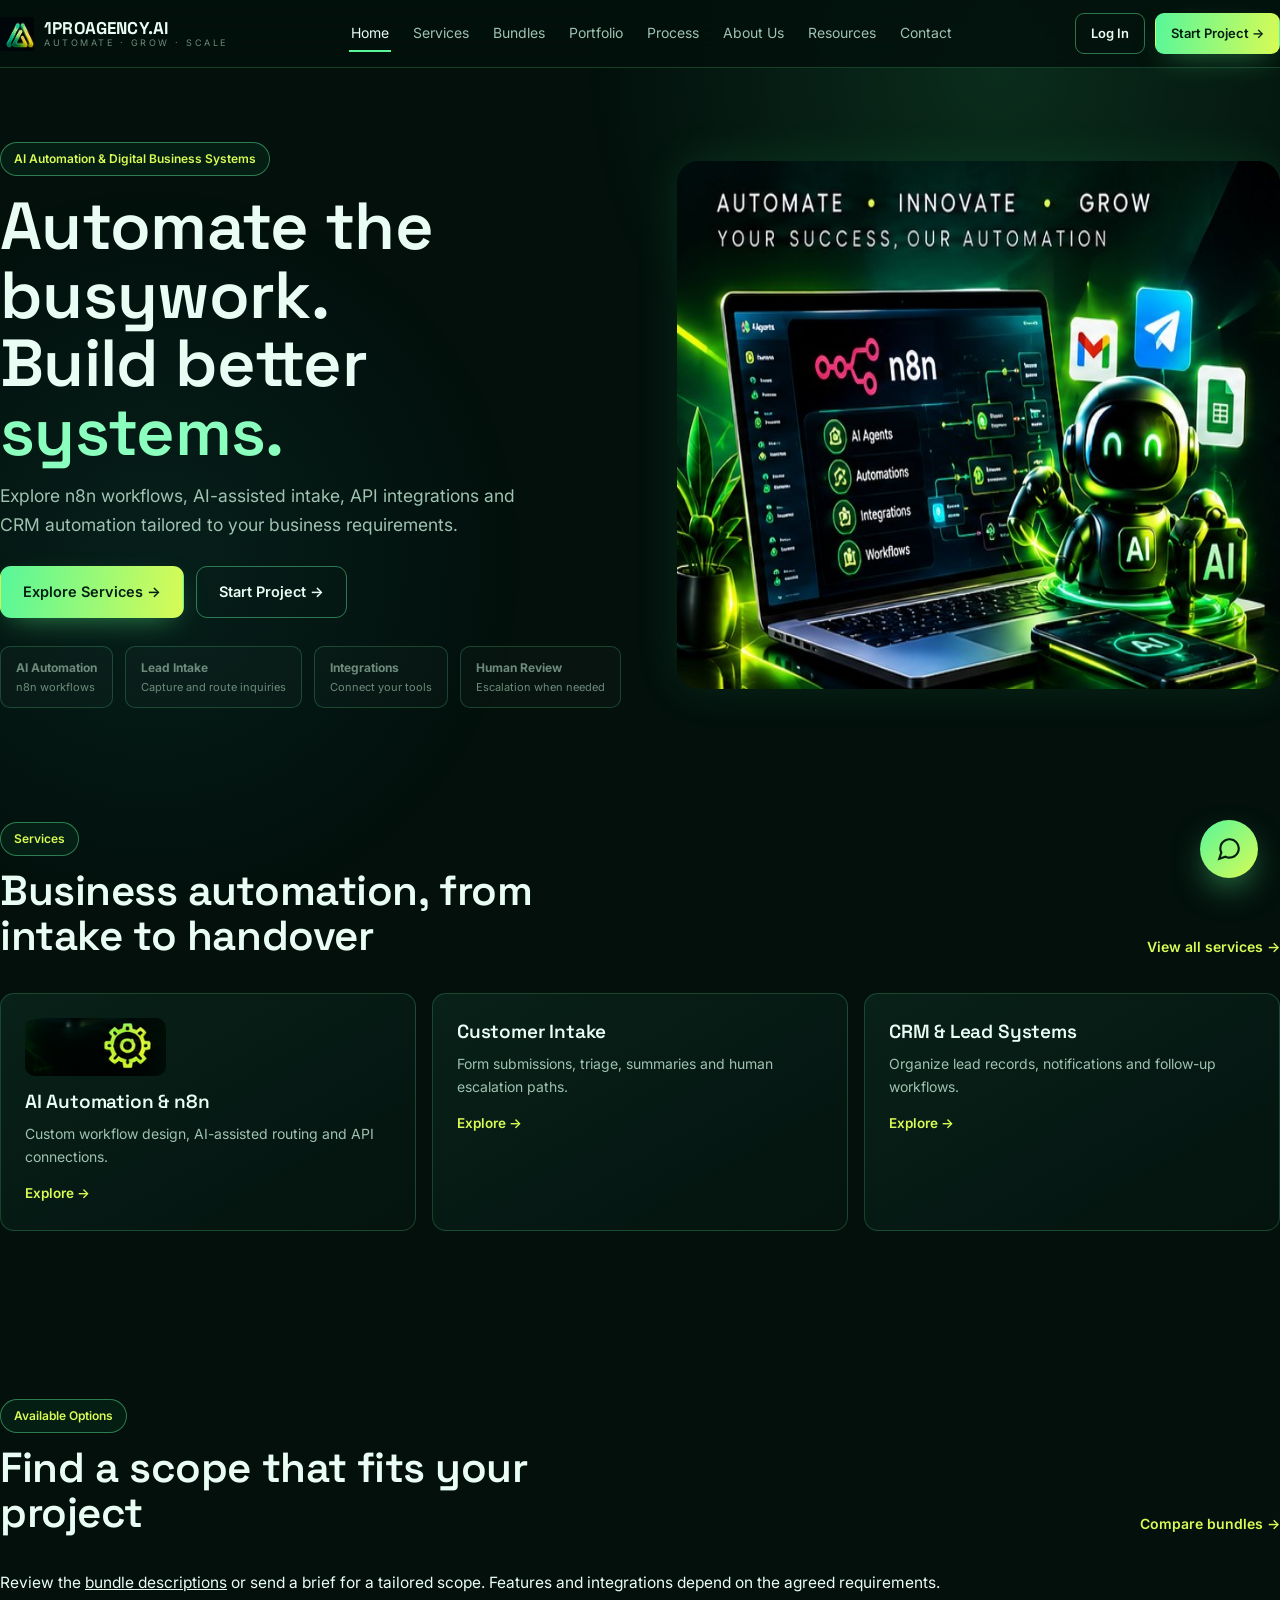
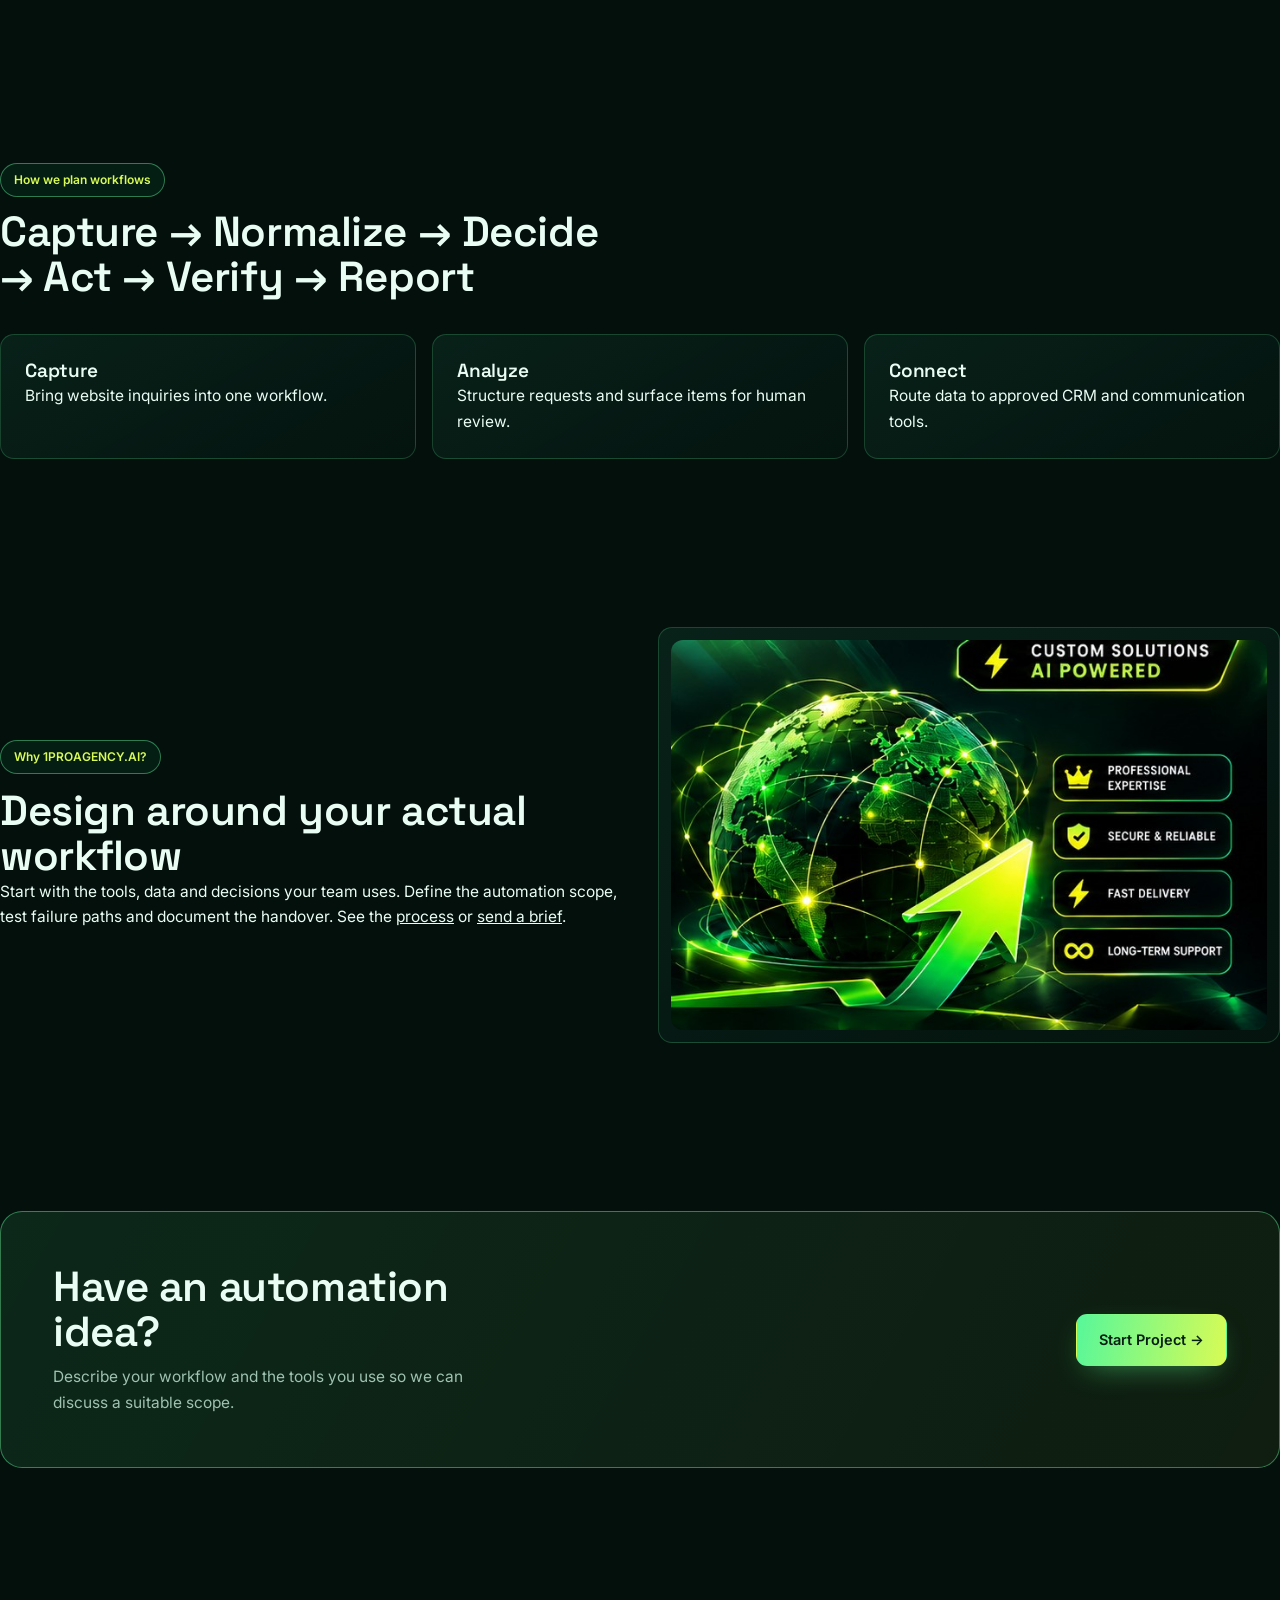
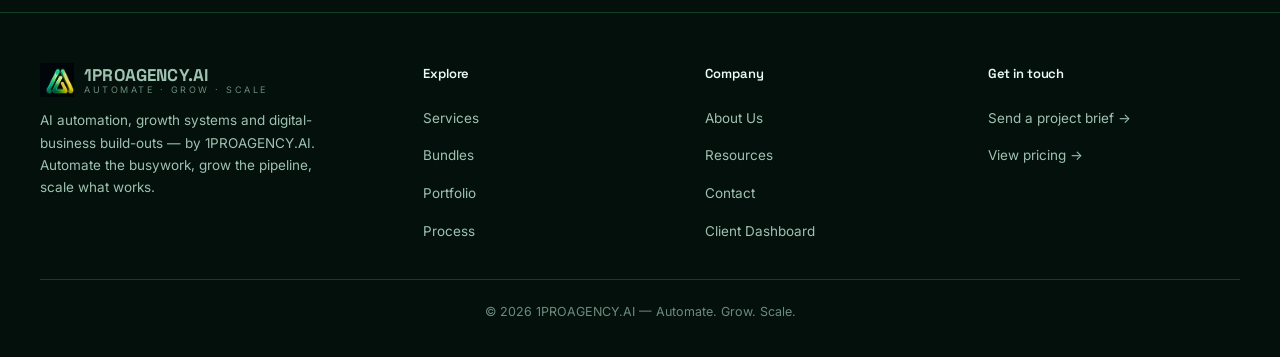
==== commit b6b3ecd0: "Unify site content and remove unverified claims Co-authored-by: Copilot <223556219+Copilot@users.nor" ====
--- a/index.html
+++ b/index.html
@@ -24,8 +24,48 @@
 <section class="wrap section"><div class="grid-2" style="align-items:center;gap:36px"><div><span class="eyebrow">Why 1PROAGENCY.AI?</span><h2 style="margin-top:14px">Design around your actual workflow</h2><p>Start with the tools, data and decisions your team uses. Define the automation scope, test failure paths and document the handover. See the <a href="process.html">process</a> or <a href="contact.html">send a brief</a>.</p></div><div class="card" style="padding:12px"><img src="global-trust.jpg" alt="Digital business systems illustration" style="width:100%;border-radius:12px;display:block" loading="lazy"></div></div></section>
 <section class="wrap section"><div class="cta-band"><div><h2>Have an automation idea?</h2><p>Describe your workflow and the tools you use so we can discuss a suitable scope.</p></div><a class="btn btn-primary" href="contact.html">Start Project →</a></div></section>
 </main>
-<footer class="site-footer"><div class="wrap"><div class="footer-grid"><div class="footer-brand"><a class="brand" href="index.html"><img class="brand-mark" src="logo-mark.png" alt="1PROAGENCY.AI logo" width="34" height="30"><span class="brand-text"><strong>1PROAGENCY.AI</strong><span>AUTOMATE · GROW · SCALE</span></span></a><p>AI automation and business systems.</p></div><div><h4>Explore</h4><ul><li><a href="services.html">Services</a></li><li><a href="bundles.html">Bundles</a></li><li><a href="portfolio.html">Portfolio</a></li><li><a href="process.html">Process</a></li></ul></div><div><h4>Company</h4><ul><li><a href="about.html">About Us</a></li><li><a href="resources.html">Resources</a></li><li><a href="contact.html">Contact</a></li><li><a href="dashboard.html">Client Dashboard</a></li></ul></div><div><h4>Get in touch</h4><ul><li><a href="contact.html">Send a project brief →</a></li></ul></div></div><div class="footer-bottom footer-bottom-center"><span>© <span data-year></span> 1PROAGENCY.AI</span></div></div></footer>
-<button class="chat-launcher" type="button" aria-label="Open chat" aria-haspopup="dialog"><svg viewBox="0 0 24 24" fill="none" stroke="currentColor" stroke-width="2"><path d="M21 11.5a8.38 8.38 0 0 1-.9 3.8 8.5 8.5 0 0 1-7.6 4.7 8.38 8.38 0 0 1-3.8-.9L3 21l1.9-5.7a8.38 8.38 0 0 1-.9-3.8 8.5 8.5 0 0 1 4.7-7.6 8.38 8.38 0 0 1 3.8-.9h.5a8.48 8.48 0 0 1 8 8v.5z"/></svg></button>
-<div class="chat-panel" role="dialog" aria-label="Website information chat"><div class="chat-head"><div class="chat-avatar" aria-hidden="true"></div><div><strong>Website Assistant</strong><span>Service information</span></div><button class="chat-close" type="button" aria-label="Close chat">✕</button></div><div class="chat-messages"><div class="msg bot">Hi! Ask about services, bundles or the process. For a project inquiry, send a contact brief.</div></div><div class="chat-quick"><button type="button">Tell me about your services</button><button type="button">Which bundle is best for me?</button><button type="button">How does your automation work?</button><button type="button">I want to start a project</button></div><div class="chat-input-row"><input type="text" placeholder="Type your message…" aria-label="Type your message"><button type="button" aria-label="Send message"><svg viewBox="0 0 24 24" fill="none" stroke="currentColor" stroke-width="2" width="16" height="16"><path d="M22 2 11 13M22 2 15 22l-4-9-9-4 20-7Z"/></svg></button></div></div>
+<footer class="site-footer">
+  <div class="wrap">
+    <div class="footer-grid">
+      <div class="footer-brand">
+        <a class="brand" href="index.html">
+          <img class="brand-mark" src="logo-mark.png" alt="1PROAGENCY.AI logo" width="34" height="30">
+          <span class="brand-text"><strong>1PROAGENCY.AI</strong><span>AUTOMATE · GROW · SCALE</span></span>
+        </a>
+        <p>AI automation, growth systems and digital-business build-outs — by 1PROAGENCY.AI. Automate the busywork, grow the pipeline, scale what works.</p>
+      </div>
+      <div>
+        <h4>Explore</h4>
+        <ul>
+          <li><a href="services.html">Services</a></li>
+          <li><a href="bundles.html">Bundles</a></li>
+          <li><a href="portfolio.html">Portfolio</a></li>
+          <li><a href="process.html">Process</a></li>
+        </ul>
+      </div>
+      <div>
+        <h4>Company</h4>
+        <ul>
+          <li><a href="about.html">About Us</a></li>
+          <li><a href="resources.html">Resources</a></li>
+          <li><a href="contact.html">Contact</a></li>
+          <li><a href="dashboard.html">Client Dashboard</a></li>
+        </ul>
+      </div>
+      <div>
+        <h4>Get in touch</h4>
+        <ul>
+          <li><a href="contact.html">Send a project brief →</a></li>
+          <li><a href="bundles.html">View pricing →</a></li>
+        </ul>
+      </div>
+    </div>
+    <div class="footer-bottom footer-bottom-center">
+      <span>© <span data-year></span> 1PROAGENCY.AI — Automate. Grow. Scale.</span>
+    </div>
+  </div>
+</footer>
+<button class="chat-launcher" type="button" aria-label="Open chat with Website Assistant" aria-haspopup="dialog"><svg viewBox="0 0 24 24" fill="none" stroke="currentColor" stroke-width="2"><path d="M21 11.5a8.38 8.38 0 0 1-.9 3.8 8.5 8.5 0 0 1-7.6 4.7 8.38 8.38 0 0 1-3.8-.9L3 21l1.9-5.7a8.38 8.38 0 0 1-.9-3.8 8.5 8.5 0 0 1 4.7-7.6 8.38 8.38 0 0 1 3.8-.9h.5a8.48 8.48 0 0 1 8 8v.5z"/></svg></button>
+<div class="chat-panel" role="dialog" aria-label="Website Assistant chat"><div class="chat-head"><div class="chat-avatar" aria-hidden="true"></div><div><strong>Website Assistant</strong></div><button class="chat-close" type="button" aria-label="Close chat">✕</button></div><div class="chat-messages"><div class="msg bot">Hi! Ask about services, bundles or the process. For a project inquiry, send a contact brief.</div></div><div class="chat-quick"><button type="button">Tell me about your services</button><button type="button">Which bundle is best for me?</button><button type="button">How does your automation work?</button><button type="button">I want to start a project</button></div><div class="chat-input-row"><input type="text" placeholder="Type your message…" aria-label="Type your message"><button type="button" aria-label="Send message"><svg viewBox="0 0 24 24" fill="none" stroke="currentColor" stroke-width="2" width="16" height="16"><path d="M22 2 11 13M22 2 15 22l-4-9-9-4 20-7Z"/></svg></button></div></div>
 <script src="script.js"></script><script src="auth.js"></script>
 </body></html>
